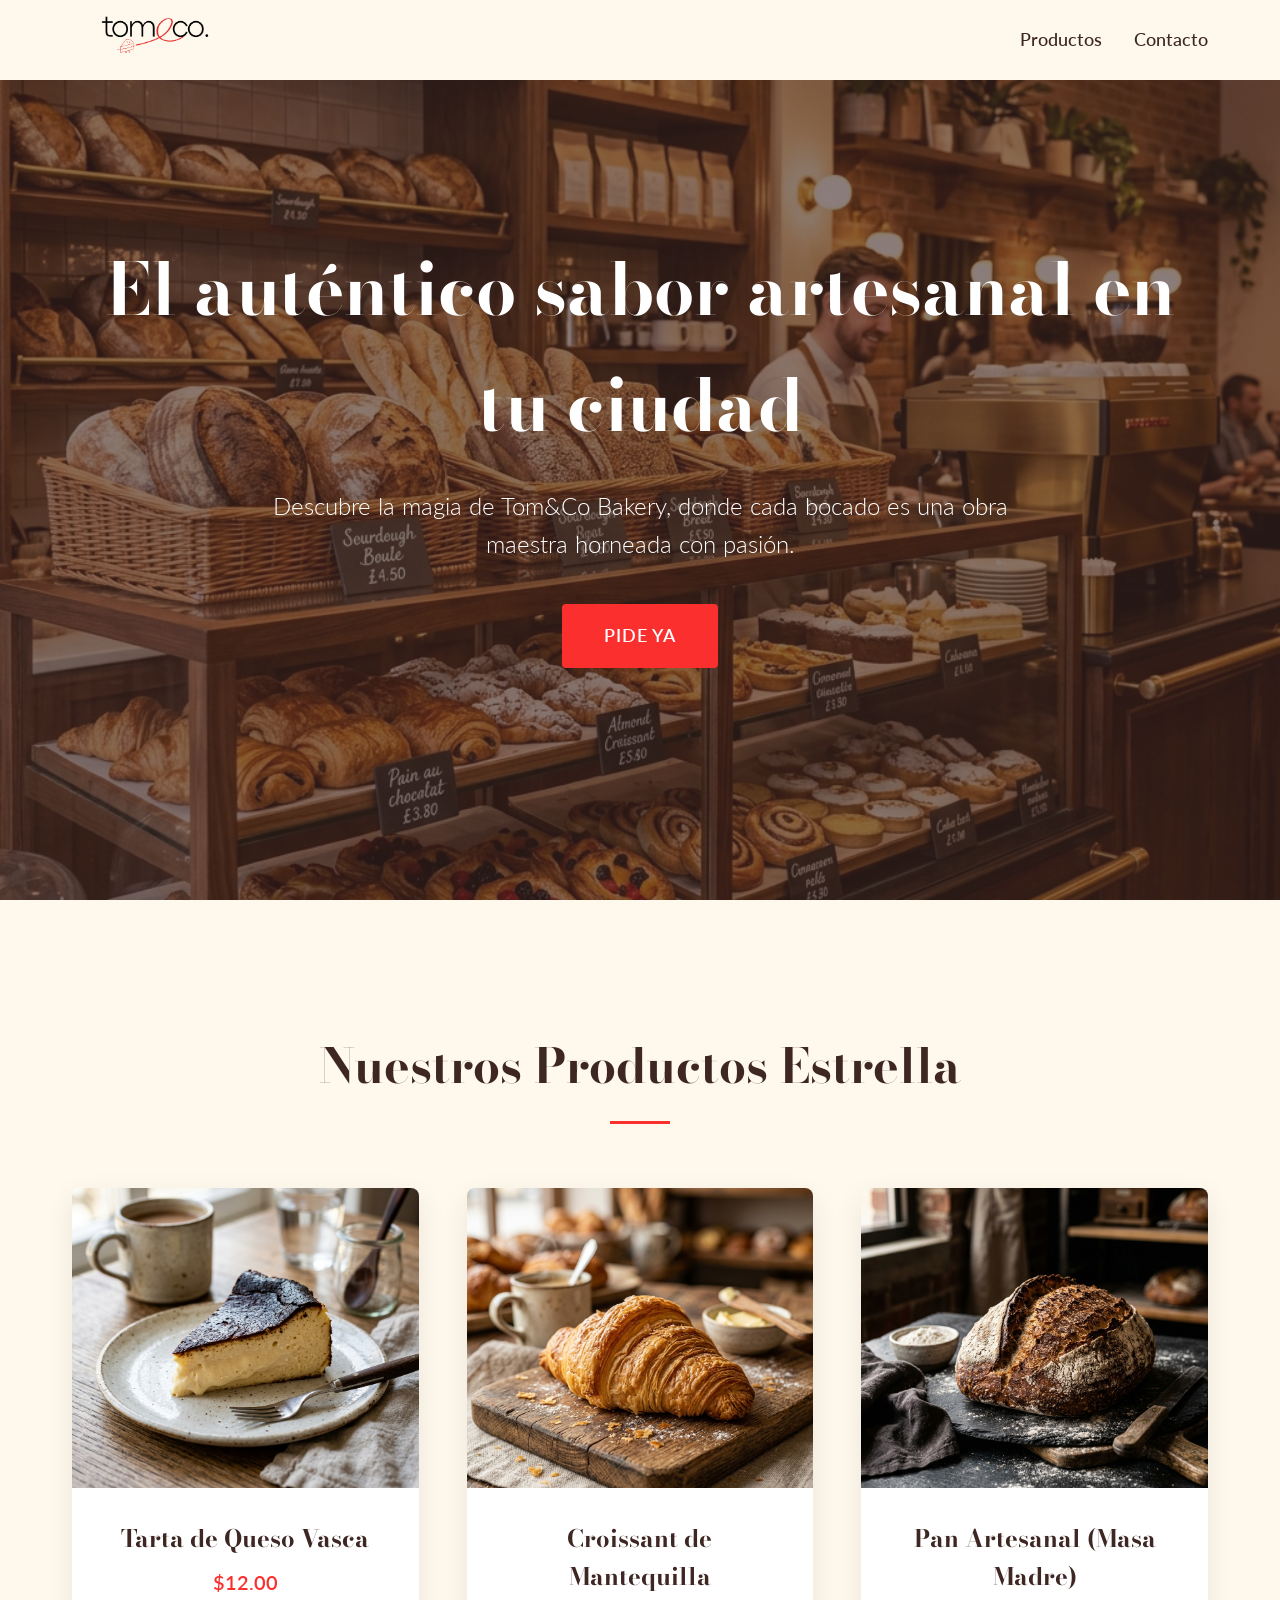
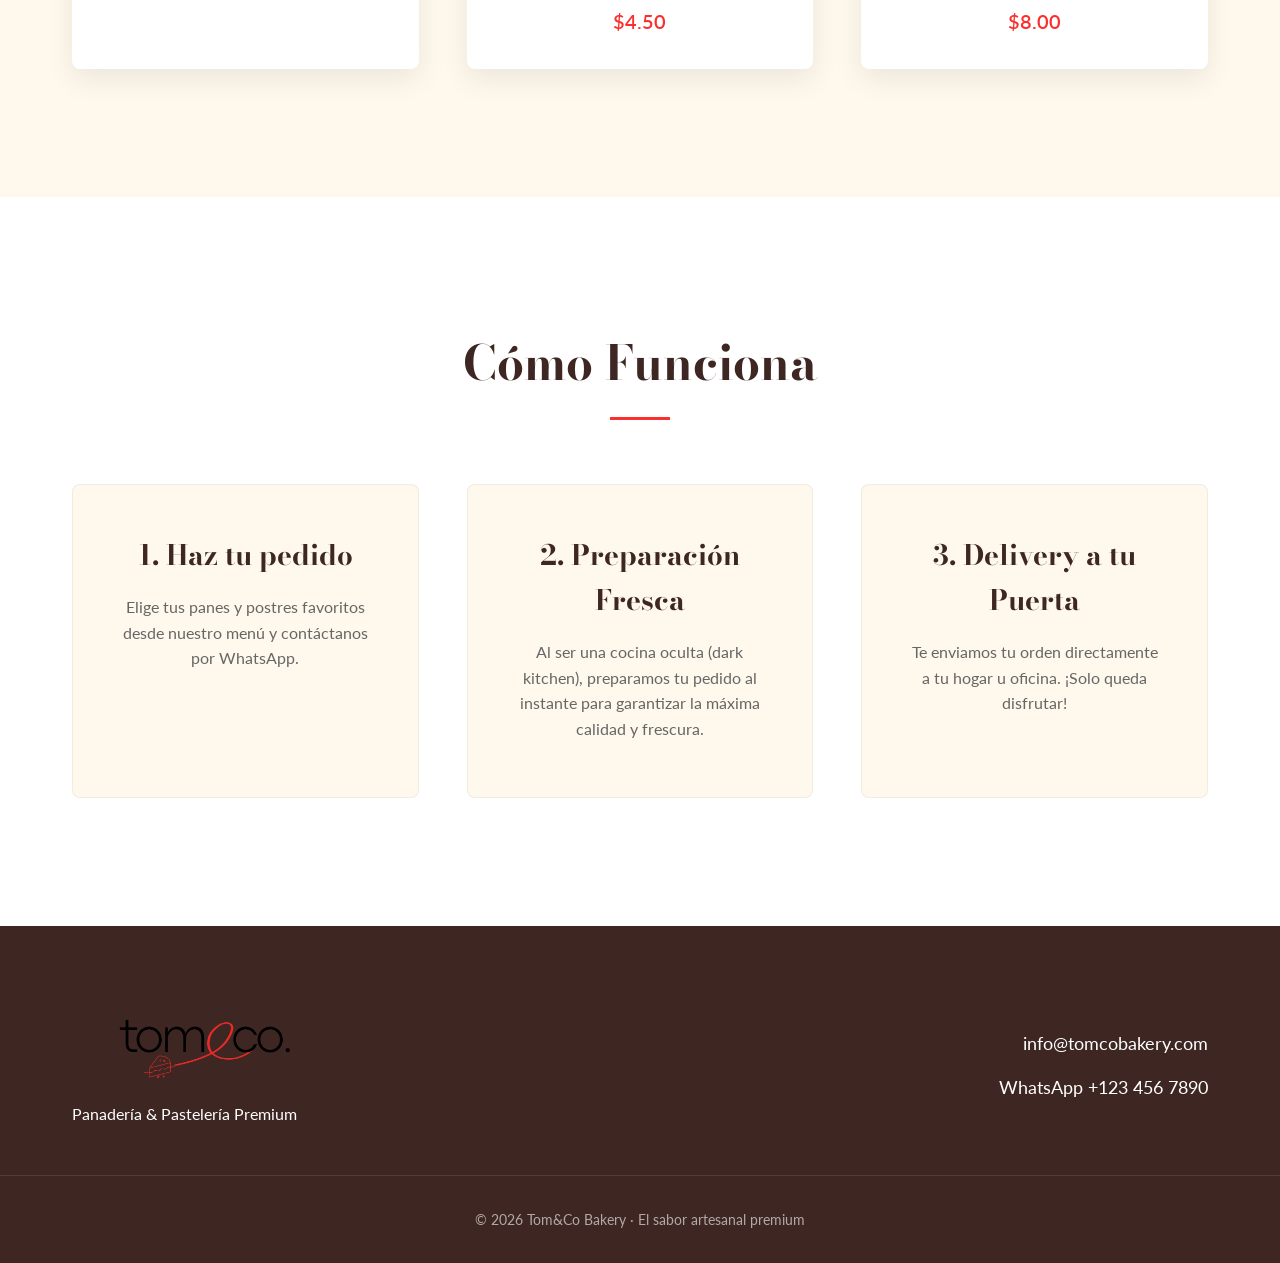
==== index.html @ 86326479 "Initial commit" ====
<!DOCTYPE html>
<html lang="es">

<head>
    <meta charset="UTF-8">
    <meta name="viewport" content="width=device-width, initial-scale=1.0">
    <title>Tom&Co Bakery - El sabor auténtico en cada bocado</title>
    <meta name="description"
        content="Tom&Co Bakery te trae la tradición de la panadería artesanal con los panes y postres más exclusivos y deliciosos. Vive una experiencia gourmet única.">
    <link rel="stylesheet" href="style.css">
    <link
        href="https://fonts.googleapis.com/css2?family=Bodoni+Moda:ital,opsz,wght@0,6..96,400..900;1,6..96,400..900&family=Lato:wght@300;400;700&display=swap"
        rel="stylesheet">
    <link rel="icon" type="image/jpeg" href="assets/TomcoLogo.jpg">
</head>

<body>
    <header class="navbar" id="navbar">
        <div class="container nav-container">
            <a href="#" class="logo"><img src="assets/TomCoLogoName.png" alt="Tom&Co Bakery" style="height: 50px;"></a>
            <nav class="nav-links">
                <a href="#productos">Productos</a>
                <a href="#contacto">Contacto</a>
            </nav>
            <button class="menu-toggle" id="menu-toggle" aria-label="Abrir menú">
                <span class="hamburger"></span>
            </button>
        </div>
    </header>

    <main>
        <section id="inicio" class="hero">
            <div class="hero-overlay"></div>
            <div class="hero-content container">
                <h1>El auténtico sabor artesanal en tu ciudad</h1>
                <p>Descubre la magia de Tom&Co Bakery, donde cada bocado es una obra maestra horneada con pasión.</p>
                <a href="#productos" class="btn btn-primary">PIDE YA</a>
            </div>
        </section>

        <section id="productos" class="products-section">
            <div class="container">
                <h2 class="section-title">Nuestros Productos Estrella</h2>
                <div class="products-grid">
                    <article class="product-card">
                        <div class="product-image">
                            <img src="assets/tarta.png" alt="Tarta de Queso Vasca" loading="lazy">
                        </div>
                        <div class="product-info">
                            <h3>Tarta de Queso Vasca</h3>
                            <p class="price">$12.00</p>
                        </div>
                    </article>
                    <article class="product-card">
                        <div class="product-image">
                            <img src="assets/croissant.png" alt="Croissant de Mantequilla" loading="lazy">
                        </div>
                        <div class="product-info">
                            <h3>Croissant de Mantequilla</h3>
                            <p class="price">$4.50</p>
                        </div>
                    </article>
                    <article class="product-card">
                        <div class="product-image">
                            <img src="assets/pan.png" alt="Pan Artesanal de Masa Madre" loading="lazy">
                        </div>
                        <div class="product-info">
                            <h3>Pan Artesanal (Masa Madre)</h3>
                            <p class="price">$8.00</p>
                        </div>
                    </article>
                </div>
            </div>
        </section>

        <section id="como-funciona" class="how-it-works-section">
            <div class="container">
                <h2 class="section-title">Cómo Funciona</h2>
                <div class="steps-grid">
                    <div class="step-card">
                        <h3>1. Haz tu pedido</h3>
                        <p>Elige tus panes y postres favoritos desde nuestro menú y contáctanos por WhatsApp.</p>
                    </div>
                    <div class="step-card">
                        <h3>2. Preparación Fresca</h3>
                        <p>Al ser una cocina oculta (dark kitchen), preparamos tu pedido al instante para garantizar la
                            máxima calidad y frescura.</p>
                    </div>
                    <div class="step-card">
                        <h3>3. Delivery a tu Puerta</h3>
                        <p>Te enviamos tu orden directamente a tu hogar u oficina. ¡Solo queda disfrutar!</p>
                    </div>
                </div>
            </div>
        </section>
    </main>

    <footer id="contacto" class="footer">
        <div class="container footer-content">
            <div class="footer-brand">
                <img src="assets/TomCoLogoName.png" alt="Tom&Co Bakery" style="height: 80px; margin-bottom: 0.5rem;">
                <p>Panadería & Pastelería Premium</p>
            </div>
            <div class="footer-contact">
                <a href="mailto:info@tomcobakery.com" class="contact-link">info@tomcobakery.com</a>
                <a href="#" class="contact-link">WhatsApp +123 456 7890</a>
            </div>
        </div>
        <div class="footer-bottom">
            <p>&copy; 2026 Tom&Co Bakery · El sabor artesanal premium</p>
        </div>
    </footer>

    <script src="main.js"></script>
</body>

</html>
---- style.css ----
/* Base Variables & Reset */
:root {
    --color-primary: #3E2723; /* Dark brown */
    --color-secondary: #FB302E; /* Red */
    --color-accent: #FEF9EC; /* Cream */
    --color-text: #4A4A4A;
    --color-text-light: #F5F5F5;
    --color-bg: #FEF9EC;
    --color-white: #FFFFFF;
    
    --font-heading: 'Bodoni Moda', serif;
    --font-body: 'Lato', sans-serif;
    
    --transition: all 0.3s cubic-bezier(0.25, 0.8, 0.25, 1);
}

* {
    margin: 0;
    padding: 0;
    box-sizing: border-box;
}

html {
    scroll-behavior: smooth;
}

body {
    font-family: var(--font-body);
    color: var(--color-text);
    background-color: var(--color-bg);
    line-height: 1.6;
}

.container {
    max-width: 1200px;
    margin: 0 auto;
    padding: 0 2rem;
}

h1, h2, h3, h4 {
    font-family: var(--font-heading);
    color: var(--color-primary);
}

/* Navbar */
.navbar {
    position: fixed;
    top: 0;
    width: 100%;
    z-index: 1000;
    transition: var(--transition);
    background: var(--color-bg); /* Clear pastel color */
    padding: 0.5rem 0;
}

.navbar.scrolled {
    background: var(--color-bg);
    box-shadow: 0 4px 20px rgba(0, 0, 0, 0.08);
    padding: 0.25rem 0;
}

.nav-container {
    display: flex;
    justify-content: space-between;
    align-items: center;
}

.logo {
    font-family: var(--font-heading);
    font-size: 2rem;
    font-weight: 700;
    color: var(--color-white);
    text-decoration: none;
    transition: var(--transition);
}

.navbar.scrolled .logo {
    color: var(--color-primary);
}

.nav-links {
    display: flex;
    gap: 2rem;
}

.nav-links a {
    text-decoration: none;
    color: var(--color-primary);
    font-weight: 500;
    font-size: 1.1rem;
    position: relative;
    transition: var(--transition);
}

.nav-links a::after {
    content: '';
    position: absolute;
    bottom: -4px;
    left: 0;
    width: 0;
    height: 2px;
    background-color: var(--color-secondary);
    transition: var(--transition);
}

.nav-links a:hover::after {
    width: 100%;
}

.menu-toggle {
    display: none;
    background: none;
    border: none;
    cursor: pointer;
}

.hamburger {
    display: block;
    width: 25px;
    height: 3px;
    background-color: var(--color-primary);
    position: relative;
    transition: var(--transition);
}

.hamburger::before,
.hamburger::after {
    content: '';
    position: absolute;
    width: 25px;
    height: 3px;
    background-color: inherit;
    left: 0;
    transition: var(--transition);
}

.hamburger::before { top: -8px; }
.hamburger::after { bottom: -8px; }

/* Hero Section */
.hero {
    position: relative;
    height: 100vh;
    display: flex;
    align-items: center;
    background: url('assets/hero.png') center/cover no-repeat;
    text-align: center;
}

.hero-overlay {
    position: absolute;
    top: 0;
    left: 0;
    width: 100%;
    height: 100%;
    background: rgba(62, 39, 35, 0.6);
}

.hero-content {
    position: relative;
    z-index: 1;
    color: var(--color-white);
}

.hero-content h1 {
    font-size: 4.5rem;
    color: var(--color-white);
    margin-bottom: 1.5rem;
    animation: fadeInUp 1s ease-out;
}

.hero-content p {
    font-size: 1.5rem;
    font-weight: 300;
    margin-bottom: 2.5rem;
    max-width: 800px;
    margin-left: auto;
    margin-right: auto;
    animation: fadeInUp 1s ease-out 0.2s backwards;
}

.btn {
    display: inline-block;
    padding: 1rem 2.5rem;
    font-size: 1.1rem;
    font-weight: 600;
    text-decoration: none;
    text-transform: uppercase;
    letter-spacing: 1px;
    border-radius: 4px;
    transition: var(--transition);
    cursor: pointer;
}

.btn-primary {
    background-color: var(--color-secondary);
    color: var(--color-white);
    border: 2px solid var(--color-secondary);
    animation: fadeInUp 1s ease-out 0.4s backwards;
}

.btn-primary:hover {
    background-color: transparent;
    color: var(--color-secondary);
}

/* Sections Global */
.section-title {
    text-align: center;
    font-size: 3rem;
    margin-bottom: 4rem;
    position: relative;
}

.section-title::after {
    content: '';
    display: block;
    width: 60px;
    height: 3px;
    background-color: var(--color-secondary);
    margin: 1rem auto 0;
}

/* Products Section */
.products-section {
    padding: 8rem 0;
    background-color: var(--color-accent);
}

.products-grid {
    display: grid;
    grid-template-columns: repeat(auto-fit, minmax(300px, 1fr));
    gap: 3rem;
}

.product-card {
    background: var(--color-white);
    border-radius: 8px;
    overflow: hidden;
    box-shadow: 0 10px 30px rgba(0,0,0,0.08);
    transition: var(--transition);
    cursor: pointer;
}

.product-card:hover {
    transform: translateY(-10px);
    box-shadow: 0 15px 40px rgba(0,0,0,0.12);
}

.product-image {
    width: 100%;
    height: 300px;
    overflow: hidden;
}

.product-image img {
    width: 100%;
    height: 100%;
    object-fit: cover;
    transition: transform 0.5s ease;
}

.product-card:hover .product-image img {
    transform: scale(1.05);
}

.product-info {
    padding: 2rem;
    text-align: center;
}

.product-info h3 {
    font-size: 1.5rem;
    margin-bottom: 0.5rem;
}

.price {
    color: var(--color-secondary);
    font-size: 1.25rem;
    font-weight: 600;
}

/* How It Works Section */
.how-it-works-section {
    padding: 8rem 0;
    background-color: var(--color-white);
}

.steps-grid {
    display: grid;
    grid-template-columns: repeat(auto-fit, minmax(300px, 1fr));
    gap: 3rem;
    justify-content: center;
}

.step-card {
    text-align: center;
    padding: 3rem;
    background: var(--color-bg);
    border-radius: 8px;
    border: 1px solid rgba(0,0,0,0.05);
    transition: var(--transition);
}

.step-card:hover {
    background: var(--color-accent);
}

.step-card h3 {
    font-size: 1.75rem;
    margin-bottom: 1rem;
}

.step-card p {
    margin-bottom: 0.5rem;
    color: #666;
}

/* Footer */
.footer {
    background-color: var(--color-primary);
    color: var(--color-white);
    padding: 5rem 0 2rem;
}

.footer-content {
    display: flex;
    justify-content: space-between;
    align-items: center;
    flex-wrap: wrap;
    gap: 2rem;
    margin-bottom: 3rem;
}

.footer-brand h2 {
    color: var(--color-secondary);
    font-size: 2.5rem;
    margin-bottom: 0.5rem;
}

.footer-contact {
    display: flex;
    flex-direction: column;
    gap: 1rem;
    text-align: right;
}

.contact-link {
    color: var(--color-white);
    text-decoration: none;
    font-size: 1.1rem;
    transition: var(--transition);
}

.contact-link:hover {
    color: var(--color-secondary);
}

.footer-bottom {
    text-align: center;
    padding-top: 2rem;
    border-top: 1px solid rgba(255,255,255,0.1);
    font-size: 0.9rem;
    color: rgba(255,255,255,0.6);
}

/* Animations */
@keyframes fadeInUp {
    from {
        opacity: 0;
        transform: translateY(30px);
    }
    to {
        opacity: 1;
        transform: translateY(0);
    }
}

/* Responsive */
@media (max-width: 768px) {
    .nav-links {
        position: absolute;
        top: 100%;
        left: 0;
        width: 100%;
        background-color: var(--color-white);
        flex-direction: column;
        align-items: center;
        padding: 2rem 0;
        box-shadow: 0 10px 20px rgba(0,0,0,0.1);
        clip-path: circle(0 at top right);
        transition: clip-path 0.5s ease-in-out;
    }

    .nav-links.active {
        clip-path: circle(150% at top right);
    }

    .nav-links a {
        color: var(--color-primary);
        font-size: 1.25rem;
    }
    
    .navbar:not(.scrolled) .nav-links a {
        color: var(--color-primary);
    }

    .menu-toggle {
        display: block;
    }

    .hero-content h1 {
        font-size: 3rem;
    }

    .hero-content p {
        font-size: 1.2rem;
    }
    
    .footer-content {
        flex-direction: column;
        text-align: center;
    }
    
    .footer-contact {
        text-align: center;
    }
}
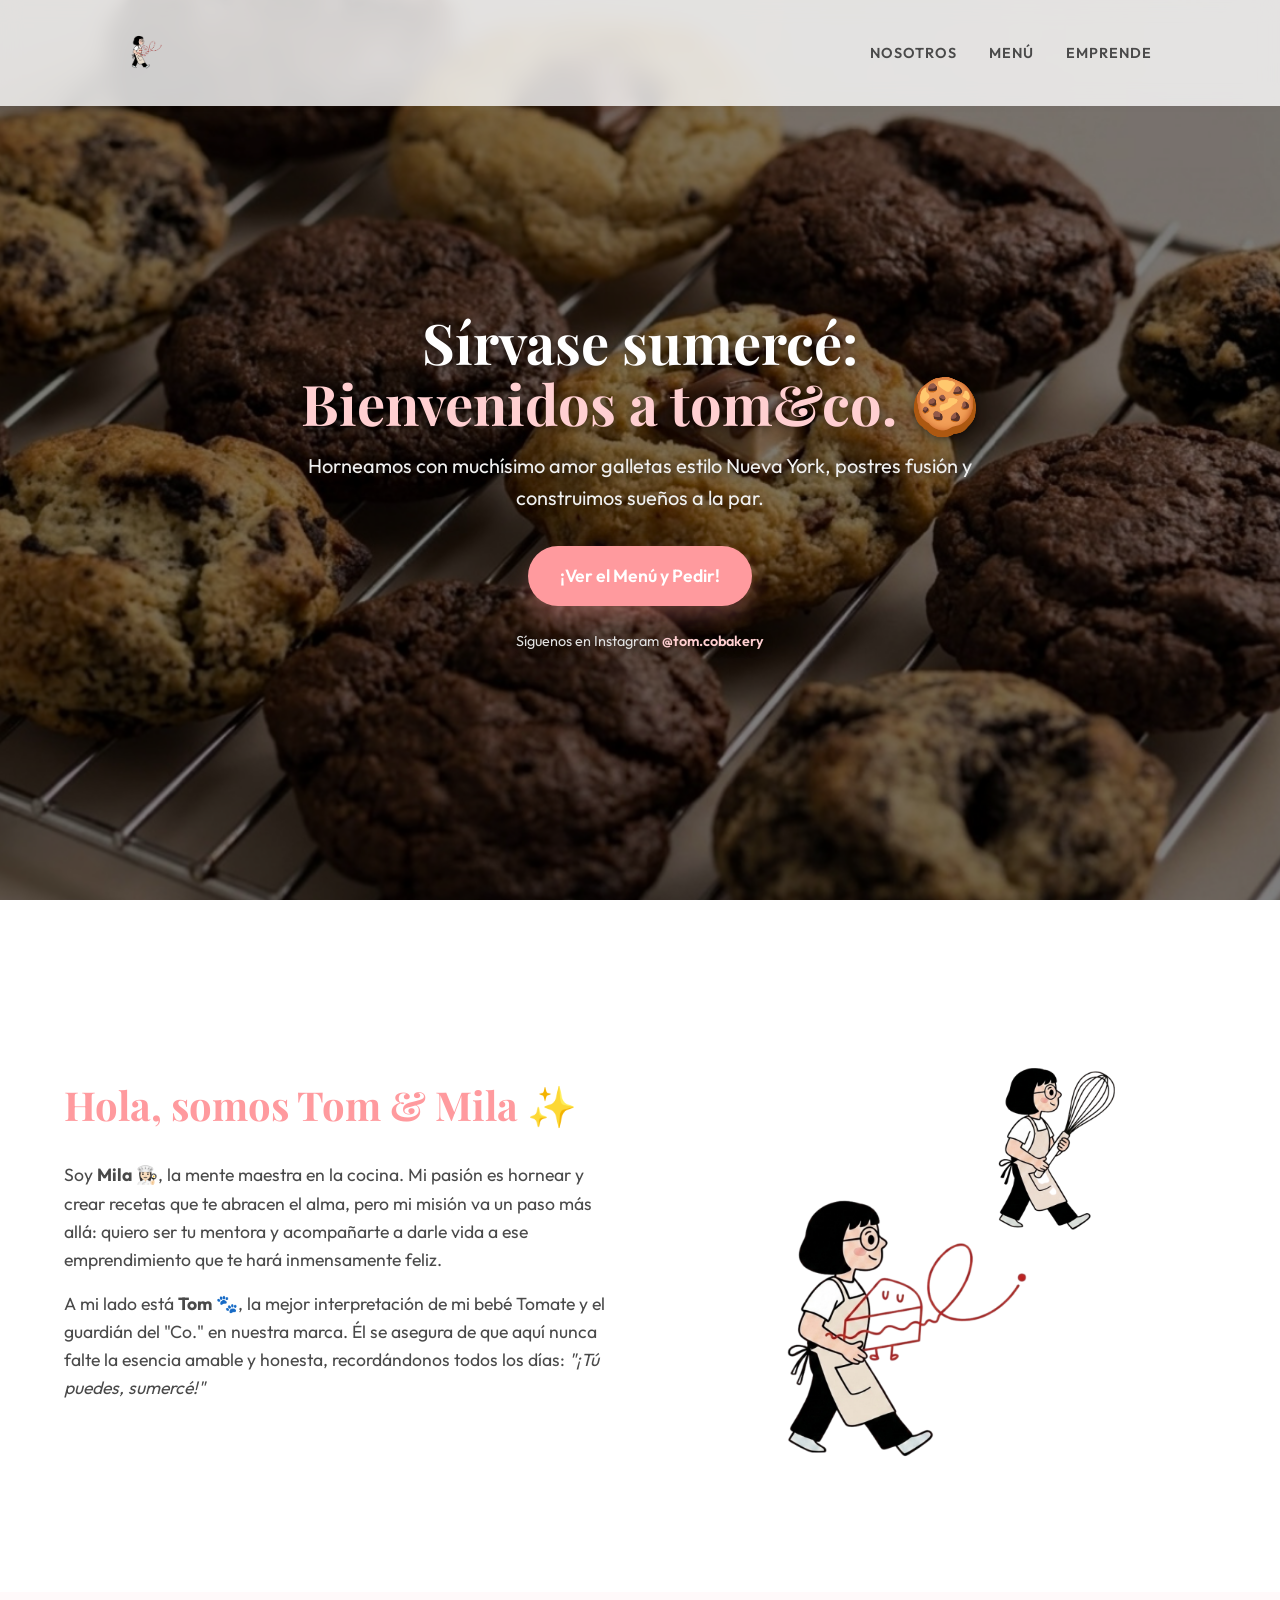
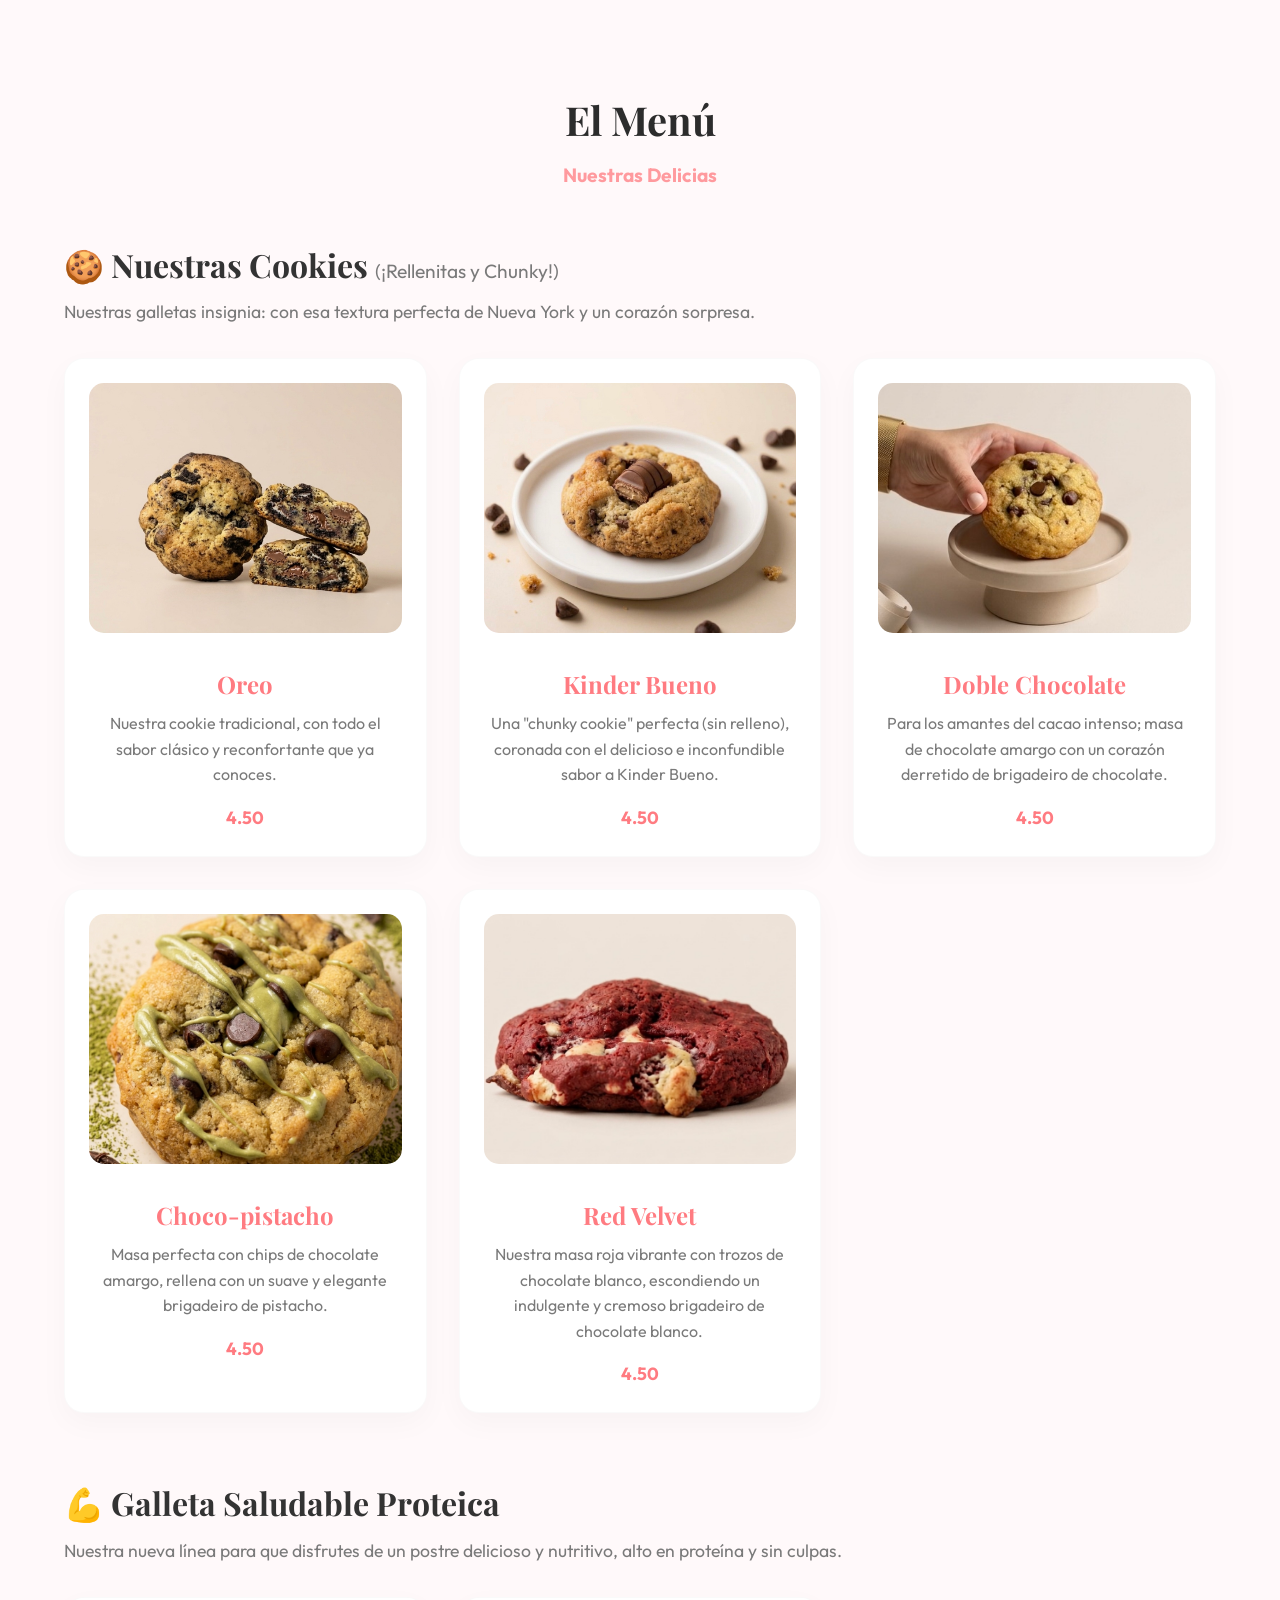
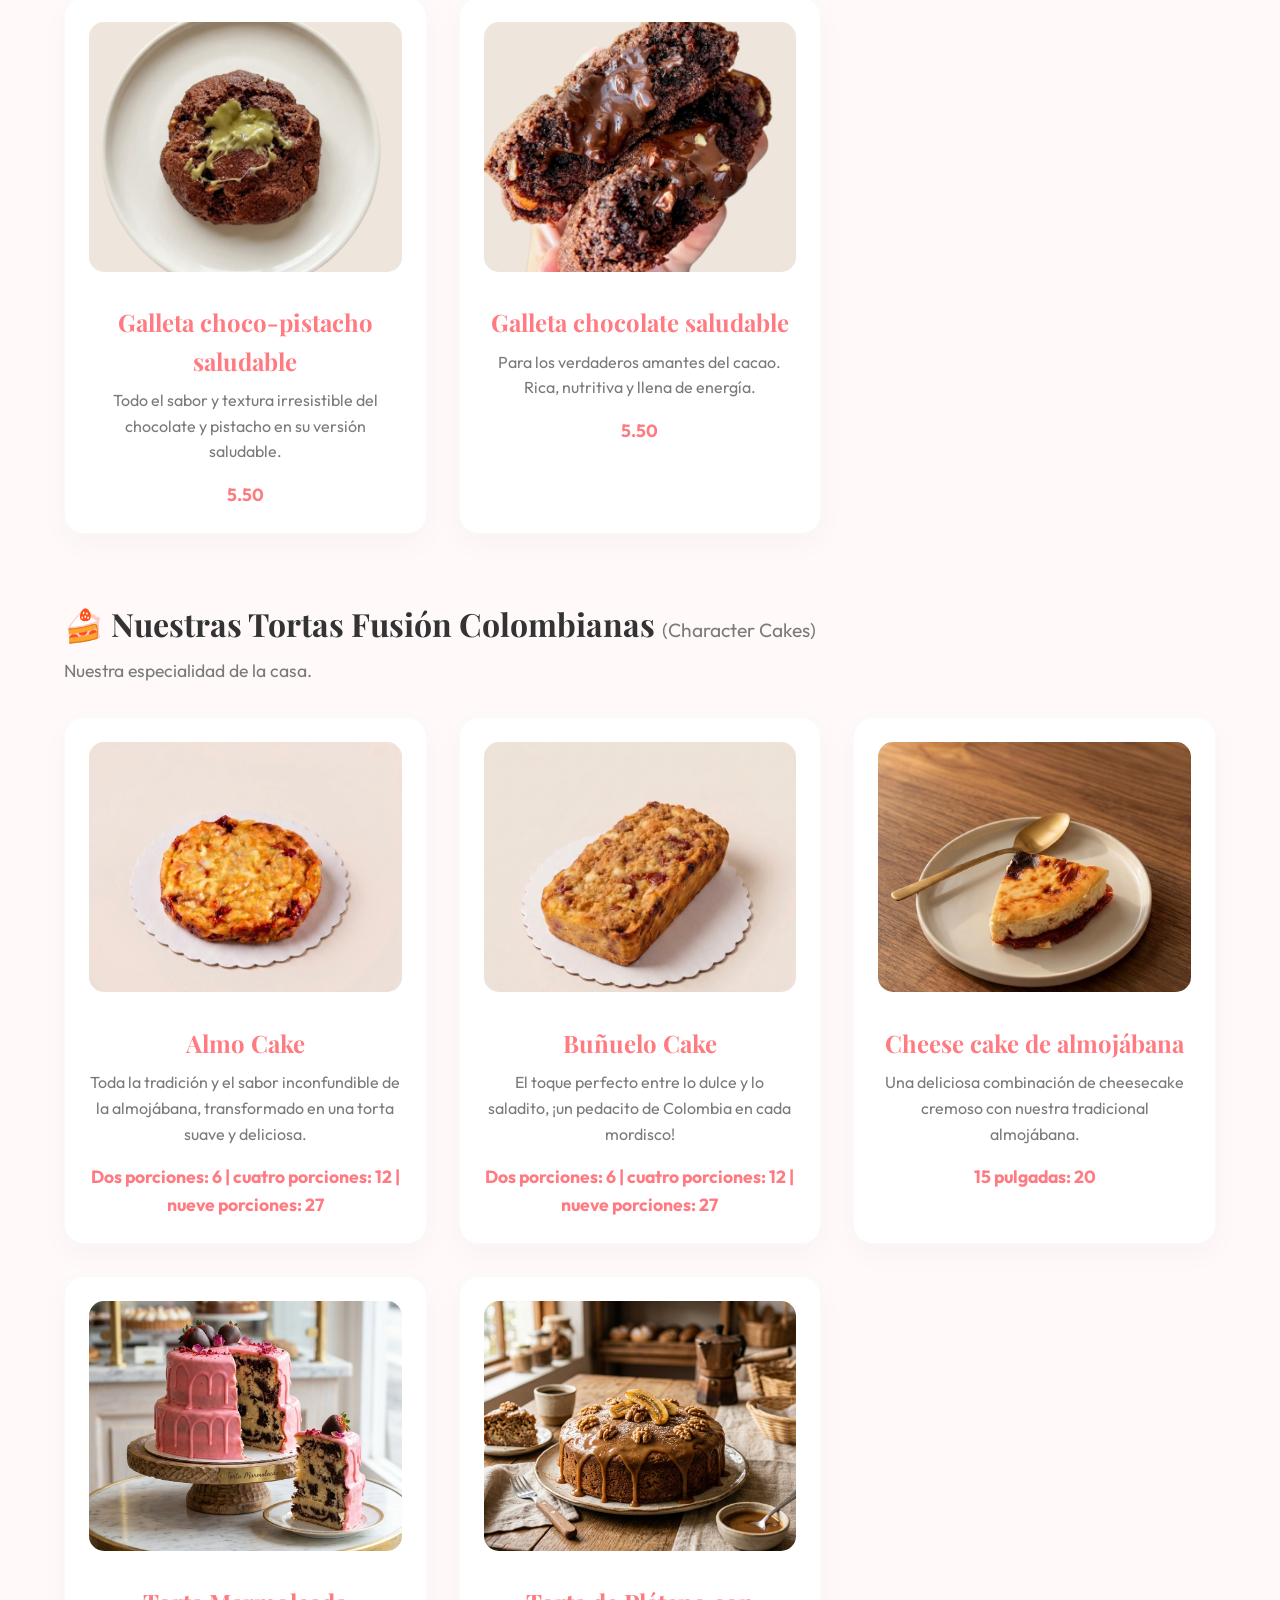
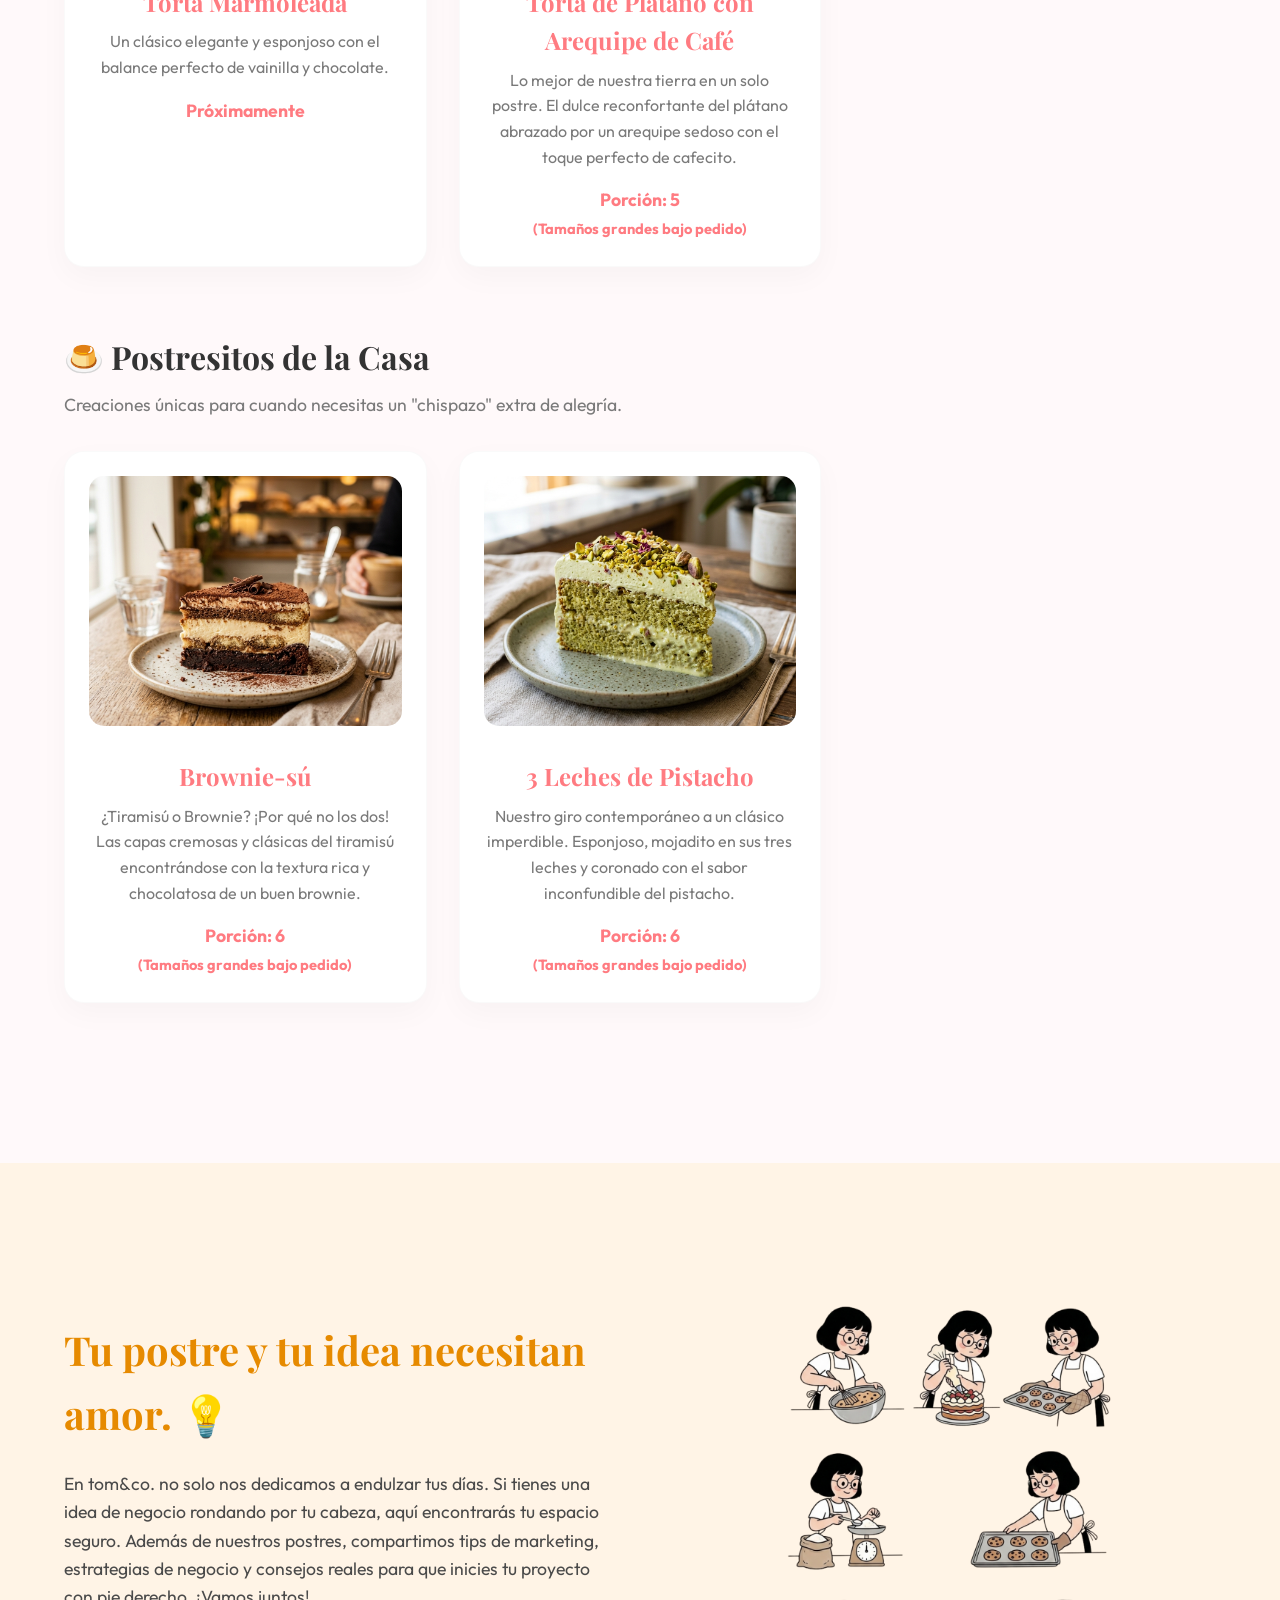
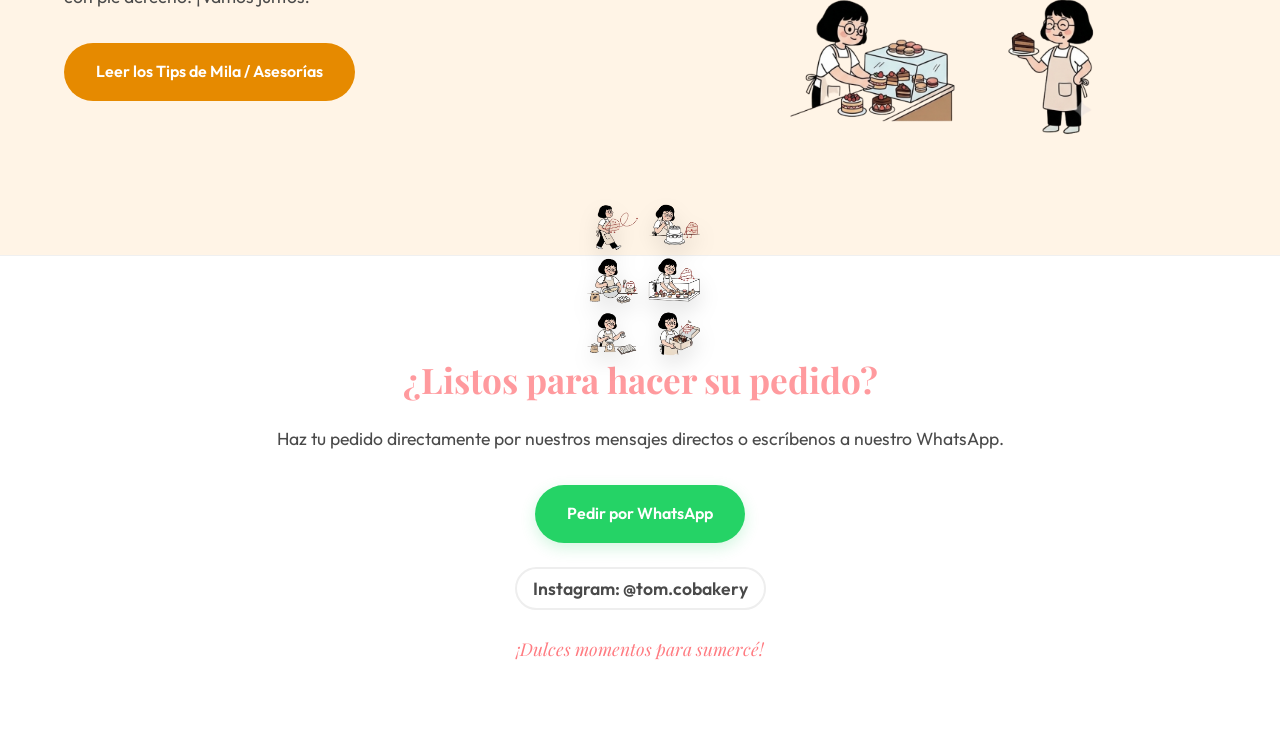
==== commit c5e70861: "second version" ====
--- a/index.html
+++ b/index.html
@@ -1,117 +1,190 @@
 <!DOCTYPE html>
 <html lang="es">
-
 <head>
     <meta charset="UTF-8">
     <meta name="viewport" content="width=device-width, initial-scale=1.0">
-    <title>Tom&Co Bakery - El sabor auténtico en cada bocado</title>
-    <meta name="description"
-        content="Tom&Co Bakery te trae la tradición de la panadería artesanal con los panes y postres más exclusivos y deliciosos. Vive una experiencia gourmet única.">
+    <title>tom&co. | Bienvenidos</title>
+    <meta name="description" content="Horneamos con muchísimo amor galletas estilo Nueva York, postres fusión y construimos sueños a la par.">
     <link rel="stylesheet" href="style.css">
-    <link
-        href="https://fonts.googleapis.com/css2?family=Bodoni+Moda:ital,opsz,wght@0,6..96,400..900;1,6..96,400..900&family=Lato:wght@300;400;700&display=swap"
-        rel="stylesheet">
-    <link rel="icon" type="image/jpeg" href="assets/TomcoLogo.jpg">
+    <link href="https://fonts.googleapis.com/css2?family=Outfit:wght@300;400;500;700&family=Playfair+Display:ital,wght@0,600;1,600&display=swap" rel="stylesheet">
+    <link rel="icon" type="image/png" href="assets/top_logo.png">
 </head>
-
 <body>
-    <header class="navbar" id="navbar">
-        <div class="container nav-container">
-            <a href="#" class="logo"><img src="assets/TomCoLogoName.png" alt="Tom&Co Bakery" style="height: 50px;"></a>
-            <nav class="nav-links">
-                <a href="#productos">Productos</a>
-                <a href="#contacto">Contacto</a>
-            </nav>
-            <button class="menu-toggle" id="menu-toggle" aria-label="Abrir menú">
-                <span class="hamburger"></span>
-            </button>
+    <header class="hero">
+        <nav class="navbar">
+            <div class="logo">
+                <img src="assets/isotipo.png" alt="tom&co. logo">
+            </div>
+            <ul class="nav-links">
+                <li><a href="#about">Nosotros</a></li>
+                <li><a href="#menu">Menú</a></li>
+                <li><a href="#mentor">Emprende</a></li>
+            </ul>
+        </nav>
+        <div class="hero-background">
+            <img src="assets/tom&co.png" alt="Tom & Co Bakery Background" class="hero-bg-img">
+        </div>
+        <div class="hero-content">
+            <h1>Sírvase sumercé:<br><span>Bienvenidos a tom&co. 🍪</span></h1>
+            <p class="subtitle">Horneamos con muchísimo amor galletas estilo Nueva York, postres fusión y construimos sueños a la par.</p>
+            <a href="#menu" class="btn-primary">¡Ver el Menú y Pedir!</a>
+            <p class="small-text">Síguenos en Instagram <a href="https://instagram.com/tom.cobakery" target="_blank">@tom.cobakery</a></p>
         </div>
     </header>
+    <section id="about" class="about-section">
+        <div class="about-grid">
+            <div class="about-text">
+                <h2>Hola, somos Tom & Mila ✨</h2>
+                <p>Soy <strong>Mila</strong> 👩🏻‍🍳, la mente maestra en la cocina. Mi pasión es hornear y crear recetas que te abracen el alma, pero mi misión va un paso más allá: quiero ser tu mentora y acompañarte a darle vida a ese emprendimiento que te hará inmensamente feliz.</p>
+                <p>A mi lado está <strong>Tom</strong> 🐾, la mejor interpretación de mi bebé Tomate y el guardián del "Co." en nuestra marca. Él se asegura de que aquí nunca falte la esencia amable y honesta, recordándonos todos los días: <em>"¡Tú puedes, sumercé!"</em></p>
+            </div>
+            <div class="about-illustrations">
+                <img src="assets/about_us_mila_illustration.png" alt="Mila Ilustración" class="floating-img">
+            </div>
+        </div>
+    </section>
 
-    <main>
-        <section id="inicio" class="hero">
-            <div class="hero-overlay"></div>
-            <div class="hero-content container">
-                <h1>El auténtico sabor artesanal en tu ciudad</h1>
-                <p>Descubre la magia de Tom&Co Bakery, donde cada bocado es una obra maestra horneada con pasión.</p>
-                <a href="#productos" class="btn btn-primary">PIDE YA</a>
-            </div>
-        </section>
-
-        <section id="productos" class="products-section">
-            <div class="container">
-                <h2 class="section-title">Nuestros Productos Estrella</h2>
-                <div class="products-grid">
-                    <article class="product-card">
-                        <div class="product-image">
-                            <img src="assets/tarta.png" alt="Tarta de Queso Vasca" loading="lazy">
-                        </div>
-                        <div class="product-info">
-                            <h3>Tarta de Queso Vasca</h3>
-                            <p class="price">$12.00</p>
-                        </div>
-                    </article>
-                    <article class="product-card">
-                        <div class="product-image">
-                            <img src="assets/croissant.png" alt="Croissant de Mantequilla" loading="lazy">
-                        </div>
-                        <div class="product-info">
-                            <h3>Croissant de Mantequilla</h3>
-                            <p class="price">$4.50</p>
-                        </div>
-                    </article>
-                    <article class="product-card">
-                        <div class="product-image">
-                            <img src="assets/pan.png" alt="Pan Artesanal de Masa Madre" loading="lazy">
-                        </div>
-                        <div class="product-info">
-                            <h3>Pan Artesanal (Masa Madre)</h3>
-                            <p class="price">$8.00</p>
-                        </div>
-                    </article>
+    <section id="menu" class="menu-section">
+        <h2 class="section-title">El Menú <span>Nuestras Delicias</span></h2>
+        
+        <div class="menu-category">
+            <h3>🍪 Nuestras Cookies <span>(¡Rellenitas y Chunky!)</span></h3>
+            <p class="category-desc">Nuestras galletas insignia: con esa textura perfecta de Nueva York y un corazón sorpresa.</p>
+            <div class="menu-grid">
+                <div class="menu-item">
+                    <img src="assets/menu_cookie_oreo.jpeg" alt="Oreo">
+                    <h4>Oreo</h4>
+                    <p>Nuestra cookie tradicional, con todo el sabor clásico y reconfortante que ya conoces.</p>
+                    <p class="price"><strong>4.50</strong></p>
+                </div>
+                <div class="menu-item">
+                    <img src="assets/menu_cookie_kinder_bueno.jpeg" alt="Kinder Bueno">
+                    <h4>Kinder Bueno</h4>
+                    <p>Una "chunky cookie" perfecta (sin relleno), coronada con el delicioso e inconfundible sabor a Kinder Bueno.</p>
+                    <p class="price"><strong>4.50</strong></p>
+                </div>
+                <div class="menu-item">
+                    <img src="assets/menu_cookie_doble_chocolate.jpeg" alt="Doble Chocolate">
+                    <h4>Doble Chocolate</h4>
+                    <p>Para los amantes del cacao intenso; masa de chocolate amargo con un corazón derretido de brigadeiro de chocolate.</p>
+                    <p class="price"><strong>4.50</strong></p>
+                </div>
+                <div class="menu-item">
+                    <img src="assets/menu_cookie_choco_pistacho.png" alt="Choco-pistacho">
+                    <h4>Choco-pistacho</h4>
+                    <p>Masa perfecta con chips de chocolate amargo, rellena con un suave y elegante brigadeiro de pistacho.</p>
+                    <p class="price"><strong>4.50</strong></p>
+                </div>
+                <div class="menu-item">
+                    <img src="assets/menu_cookie_red_velvet.jpg" alt="Red Velvet">
+                    <h4>Red Velvet</h4>
+                    <p>Nuestra masa roja vibrante con trozos de chocolate blanco, escondiendo un indulgente y cremoso brigadeiro de chocolate blanco.</p>
+                    <p class="price"><strong>4.50</strong></p>
                 </div>
             </div>
-        </section>
+        </div>
 
-        <section id="como-funciona" class="how-it-works-section">
-            <div class="container">
-                <h2 class="section-title">Cómo Funciona</h2>
-                <div class="steps-grid">
-                    <div class="step-card">
-                        <h3>1. Haz tu pedido</h3>
-                        <p>Elige tus panes y postres favoritos desde nuestro menú y contáctanos por WhatsApp.</p>
-                    </div>
-                    <div class="step-card">
-                        <h3>2. Preparación Fresca</h3>
-                        <p>Al ser una cocina oculta (dark kitchen), preparamos tu pedido al instante para garantizar la
-                            máxima calidad y frescura.</p>
-                    </div>
-                    <div class="step-card">
-                        <h3>3. Delivery a tu Puerta</h3>
-                        <p>Te enviamos tu orden directamente a tu hogar u oficina. ¡Solo queda disfrutar!</p>
-                    </div>
+        <div class="menu-category">
+            <h3>💪 Galleta Saludable Proteica</h3>
+            <p class="category-desc">Nuestra nueva línea para que disfrutes de un postre delicioso y nutritivo, alto en proteína y sin culpas.</p>
+            <div class="menu-grid">
+                <div class="menu-item">
+                    <img src="assets/choco-pistacho.png" alt="Galleta choco-pistacho saludable">
+                    <h4>Galleta choco-pistacho saludable</h4>
+                    <p>Todo el sabor y textura irresistible del chocolate y pistacho en su versión saludable.</p>
+                    <p class="price"><strong>5.50</strong></p>
+                </div>
+                <div class="menu-item">
+                    <img src="assets/chocolate.png" alt="Galleta chocolate saludable">
+                    <h4>Galleta chocolate saludable</h4>
+                    <p>Para los verdaderos amantes del cacao. Rica, nutritiva y llena de energía.</p>
+                    <p class="price"><strong>5.50</strong></p>
                 </div>
             </div>
-        </section>
-    </main>
+        </div>
 
-    <footer id="contacto" class="footer">
-        <div class="container footer-content">
-            <div class="footer-brand">
-                <img src="assets/TomCoLogoName.png" alt="Tom&Co Bakery" style="height: 80px; margin-bottom: 0.5rem;">
-                <p>Panadería & Pastelería Premium</p>
-            </div>
-            <div class="footer-contact">
-                <a href="mailto:info@tomcobakery.com" class="contact-link">info@tomcobakery.com</a>
-                <a href="#" class="contact-link">WhatsApp +123 456 7890</a>
+        <div class="menu-category">
+            <h3>🍰 Nuestras Tortas Fusión Colombianas <span>(Character Cakes)</span></h3>
+            <p class="category-desc">Nuestra especialidad de la casa.</p>
+            <div class="menu-grid">
+                <div class="menu-item">
+                    <img src="assets/menu_torta_almo_cake.jpeg" alt="Almo Cake">
+                    <h4>Almo Cake</h4>
+                    <p>Toda la tradición y el sabor inconfundible de la almojábana, transformado en una torta suave y deliciosa.</p>
+                    <p class="price"><strong>Dos porciones: 6 | cuatro porciones: 12 | nueve porciones: 27</strong></p>
+                </div>
+                <div class="menu-item">
+                    <img src="assets/menu_torta_bunuelo_cake.jpeg" alt="Buñuelo Cake">
+                    <h4>Buñuelo Cake</h4>
+                    <p>El toque perfecto entre lo dulce y lo saladito, ¡un pedacito de Colombia en cada mordisco!</p>
+                    <p class="price"><strong>Dos porciones: 6 | cuatro porciones: 12 | nueve porciones: 27</strong></p>
+                </div>
+                <div class="menu-item">
+                    <img src="assets/menu_torta_cheesecake_almojabana.jpeg" alt="Cheese cake de almojábana">
+                    <h4>Cheese cake de almojábana</h4>
+                    <p>Una deliciosa combinación de cheesecake cremoso con nuestra tradicional almojábana.</p>
+                    <p class="price"><strong>15 pulgadas: 20</strong></p>
+                </div>
+                <div class="menu-item">
+                    <img src="assets/menu_torta_marmoleada.png" alt="Torta Marmoleada">
+                    <h4>Torta Marmoleada</h4>
+                    <p>Un clásico elegante y esponjoso con el balance perfecto de vainilla y chocolate.</p>
+                    <p class="price"><strong>Próximamente</strong></p>
+                </div>
+                <div class="menu-item">
+                    <img src="assets/menu_torta_platano_arequipe.png" alt="Torta de Plátano con Arequipe de Café">
+                    <h4>Torta de Plátano con Arequipe de Café</h4>
+                    <p>Lo mejor de nuestra tierra en un solo postre. El dulce reconfortante del plátano abrazado por un arequipe sedoso con el toque perfecto de cafecito.</p>
+                    <p class="price"><strong>Porción: 5 <br><small>(Tamaños grandes bajo pedido)</small></strong></p>
+                </div>
             </div>
         </div>
-        <div class="footer-bottom">
-            <p>&copy; 2026 Tom&Co Bakery · El sabor artesanal premium</p>
+
+        <div class="menu-category">
+            <h3>🍮 Postresitos de la Casa</h3>
+            <p class="category-desc">Creaciones únicas para cuando necesitas un "chispazo" extra de alegría.</p>
+            <div class="menu-grid">
+                <div class="menu-item">
+                    <img src="assets/menu_postre_brownie_su.png" alt="Brownie-sú">
+                    <h4>Brownie-sú</h4>
+                    <p>¿Tiramisú o Brownie? ¡Por qué no los dos! Las capas cremosas y clásicas del tiramisú encontrándose con la textura rica y chocolatosa de un buen brownie.</p>
+                    <p class="price"><strong>Porción: 6 <br><small>(Tamaños grandes bajo pedido)</small></strong></p>
+                </div>
+                <div class="menu-item">
+                    <img src="assets/menu_postre_tres_leches_pistacho.png" alt="3 Leches de Pistacho">
+                    <h4>3 Leches de Pistacho</h4>
+                    <p>Nuestro giro contemporáneo a un clásico imperdible. Esponjoso, mojadito en sus tres leches y coronado con el sabor inconfundible del pistacho.</p>
+                    <p class="price"><strong>Porción: 6 <br><small>(Tamaños grandes bajo pedido)</small></strong></p>
+                </div>
+            </div>
+        </div>
+    </section>
+
+    <section id="mentor" class="mentor-section">
+        <div class="mentor-grid">
+            <div class="mentor-img">
+                <img src="assets/mentor_cofrecito_illustration.png" alt="Cofrecito de Confianza">
+            </div>
+            <div class="mentor-text">
+                <h2>Tu postre y tu idea necesitan amor. 💡</h2>
+                <p>En tom&co. no solo nos dedicamos a endulzar tus días. Si tienes una idea de negocio rondando por tu cabeza, aquí encontrarás tu espacio seguro. Además de nuestros postres, compartimos tips de marketing, estrategias de negocio y consejos reales para que inicies tu proyecto con pie derecho. ¡Vamos juntos!</p>
+                <a href="#mentor" class="btn-secondary">Leer los Tips de Mila / Asesorías</a>
+            </div>
+        </div>
+    </section>
+
+    <footer class="footer">
+        <div class="footer-content">
+            <img src="assets/footer_mila_illustration.png" alt="Mila" class="footer-illustration">
+            <h2>¿Listos para hacer su pedido?</h2>
+            <p>Haz tu pedido directamente por nuestros mensajes directos o escríbenos a nuestro WhatsApp.</p>
+            <a href="https://wa.me/50762689206" class="btn-whatsapp">Pedir por WhatsApp</a>
+            <div class="socials">
+                <a href="https://instagram.com/tom.cobakery" target="_blank">Instagram: @tom.cobakery</a>
+            </div>
+            <p class="closing">¡Dulces momentos para sumercé!</p>
         </div>
     </footer>
 
-    <script src="main.js"></script>
 </body>
-
 </html>
--- a/style.css
+++ b/style.css
@@ -1,17 +1,12 @@
-/* Base Variables & Reset */
 :root {
-    --color-primary: #3E2723; /* Dark brown */
-    --color-secondary: #FB302E; /* Red */
-    --color-accent: #FEF9EC; /* Cream */
-    --color-text: #4A4A4A;
-    --color-text-light: #F5F5F5;
-    --color-bg: #FEF9EC;
-    --color-white: #FFFFFF;
-    
-    --font-heading: 'Bodoni Moda', serif;
-    --font-body: 'Lato', sans-serif;
-    
-    --transition: all 0.3s cubic-bezier(0.25, 0.8, 0.25, 1);
+    --primary-color: #ff9a9e;
+    --primary-dark: #ff7b81;
+    --secondary-color: #fecfef;
+    --bg-color: #fff9fa;
+    --text-color: #4a4a4a;
+    --text-light: #7a7a7a;
+    --card-bg: #ffffff;
+    --accent: #ffcc70;
 }
 
 * {
@@ -25,404 +20,467 @@
 }
 
 body {
-    font-family: var(--font-body);
-    color: var(--color-text);
-    background-color: var(--color-bg);
+    font-family: 'Cinnamon', 'Outfit', sans-serif;
+    background-color: var(--bg-color);
+    color: var(--text-color);
     line-height: 1.6;
-}
-
-.container {
-    max-width: 1200px;
-    margin: 0 auto;
-    padding: 0 2rem;
+    overflow-x: hidden;
 }
 
 h1, h2, h3, h4 {
-    font-family: var(--font-heading);
-    color: var(--color-primary);
+    font-family: 'Robin', 'Playfair Display', serif;
+    color: #2c2c2c;
 }
 
 /* Navbar */
 .navbar {
-    position: fixed;
-    top: 0;
-    width: 100%;
-    z-index: 1000;
-    transition: var(--transition);
-    background: var(--color-bg); /* Clear pastel color */
-    padding: 0.5rem 0;
-}
-
-.navbar.scrolled {
-    background: var(--color-bg);
-    box-shadow: 0 4px 20px rgba(0, 0, 0, 0.08);
-    padding: 0.25rem 0;
-}
-
-.nav-container {
     display: flex;
     justify-content: space-between;
     align-items: center;
-}
-
-.logo {
-    font-family: var(--font-heading);
-    font-size: 2rem;
-    font-weight: 700;
-    color: var(--color-white);
-    text-decoration: none;
-    transition: var(--transition);
-}
-
-.navbar.scrolled .logo {
-    color: var(--color-primary);
+    padding: 1.5rem 10%;
+    background: rgba(255, 255, 255, 0.8);
+    backdrop-filter: blur(10px);
+    position: fixed;
+    width: 100%;
+    top: 0;
+    z-index: 1000;
+    box-shadow: 0 2px 10px rgba(0,0,0,0.02);
+}
+
+.logo img {
+    height: 50px;
+    object-fit: contain;
 }
 
 .nav-links {
+    list-style: none;
     display: flex;
     gap: 2rem;
 }
 
 .nav-links a {
     text-decoration: none;
-    color: var(--color-primary);
-    font-weight: 500;
-    font-size: 1.1rem;
-    position: relative;
-    transition: var(--transition);
-}
-
-.nav-links a::after {
-    content: '';
-    position: absolute;
-    bottom: -4px;
-    left: 0;
-    width: 0;
-    height: 2px;
-    background-color: var(--color-secondary);
-    transition: var(--transition);
-}
-
-.nav-links a:hover::after {
-    width: 100%;
-}
-
-.menu-toggle {
-    display: none;
-    background: none;
-    border: none;
-    cursor: pointer;
-}
-
-.hamburger {
-    display: block;
-    width: 25px;
-    height: 3px;
-    background-color: var(--color-primary);
-    position: relative;
-    transition: var(--transition);
-}
-
-.hamburger::before,
-.hamburger::after {
-    content: '';
-    position: absolute;
-    width: 25px;
-    height: 3px;
-    background-color: inherit;
-    left: 0;
-    transition: var(--transition);
-}
-
-.hamburger::before { top: -8px; }
-.hamburger::after { bottom: -8px; }
+    color: var(--text-color);
+    font-weight: 600;
+    transition: color 0.3s ease;
+    text-transform: uppercase;
+    font-size: 0.9rem;
+    letter-spacing: 1px;
+}
+
+.nav-links a:hover {
+    color: var(--primary-color);
+}
 
 /* Hero Section */
 .hero {
+    min-height: 100vh;
+    display: flex;
+    align-items: center;
+    justify-content: center;
+    padding: 6rem 5% 2rem;
     position: relative;
-    height: 100vh;
-    display: flex;
-    align-items: center;
-    background: url('assets/hero.png') center/cover no-repeat;
-    text-align: center;
-}
-
-.hero-overlay {
+}
+
+.hero-background {
     position: absolute;
     top: 0;
     left: 0;
     width: 100%;
     height: 100%;
-    background: rgba(62, 39, 35, 0.6);
+    overflow: hidden;
+}
+
+.hero-background::after {
+    content: '';
+    position: absolute;
+    top: 0;
+    left: 0;
+    width: 100%;
+    height: 100%;
+    background: rgba(0, 0, 0, 0.5);
+    pointer-events: none;
 }
 
 .hero-content {
+    flex: 1;
+    max-width: 800px;
     position: relative;
-    z-index: 1;
-    color: var(--color-white);
+    z-index: 2;
+    text-align: center;
+    padding: 3rem 2rem;
+    text-shadow: 0 2px 10px rgba(0, 0, 0, 0.5);
 }
 
 .hero-content h1 {
-    font-size: 4.5rem;
-    color: var(--color-white);
-    margin-bottom: 1.5rem;
-    animation: fadeInUp 1s ease-out;
-}
-
-.hero-content p {
-    font-size: 1.5rem;
-    font-weight: 300;
-    margin-bottom: 2.5rem;
-    max-width: 800px;
-    margin-left: auto;
-    margin-right: auto;
-    animation: fadeInUp 1s ease-out 0.2s backwards;
-}
-
-.btn {
+    font-size: 3.5rem;
+    line-height: 1.1;
+    margin-bottom: 1rem;
+    color: #ffffff;
+}
+
+.hero-content h1 span {
+    color: #ffcfd1;
+}
+
+.subtitle {
+    font-size: 1.25rem;
+    margin-bottom: 2rem;
+    color: #f0f0f0;
+}
+
+.btn-primary {
     display: inline-block;
-    padding: 1rem 2.5rem;
-    font-size: 1.1rem;
-    font-weight: 600;
-    text-decoration: none;
-    text-transform: uppercase;
-    letter-spacing: 1px;
-    border-radius: 4px;
-    transition: var(--transition);
-    cursor: pointer;
-}
-
-.btn-primary {
-    background-color: var(--color-secondary);
-    color: var(--color-white);
-    border: 2px solid var(--color-secondary);
-    animation: fadeInUp 1s ease-out 0.4s backwards;
+    padding: 1rem 2rem;
+    background-color: var(--primary-color);
+    color: white;
+    text-decoration: none;
+    border-radius: 50px;
+    font-weight: 600;
+    font-size: 1.1rem;
+    transition: all 0.3s ease;
+    box-shadow: 0 10px 20px rgba(255, 154, 158, 0.3);
+    text-shadow: none;
 }
 
 .btn-primary:hover {
-    background-color: transparent;
-    color: var(--color-secondary);
-}
-
-/* Sections Global */
-.section-title {
-    text-align: center;
-    font-size: 3rem;
-    margin-bottom: 4rem;
-    position: relative;
-}
-
-.section-title::after {
-    content: '';
-    display: block;
-    width: 60px;
-    height: 3px;
-    background-color: var(--color-secondary);
-    margin: 1rem auto 0;
-}
-
-/* Products Section */
-.products-section {
-    padding: 8rem 0;
-    background-color: var(--color-accent);
-}
-
-.products-grid {
-    display: grid;
-    grid-template-columns: repeat(auto-fit, minmax(300px, 1fr));
-    gap: 3rem;
-}
-
-.product-card {
-    background: var(--color-white);
-    border-radius: 8px;
-    overflow: hidden;
-    box-shadow: 0 10px 30px rgba(0,0,0,0.08);
-    transition: var(--transition);
-    cursor: pointer;
-}
-
-.product-card:hover {
-    transform: translateY(-10px);
-    box-shadow: 0 15px 40px rgba(0,0,0,0.12);
-}
-
-.product-image {
-    width: 100%;
-    height: 300px;
-    overflow: hidden;
-}
-
-.product-image img {
+    background-color: var(--primary-dark);
+    transform: translateY(-3px);
+    box-shadow: 0 15px 25px rgba(255, 154, 158, 0.4);
+}
+
+.small-text {
+    margin-top: 1.5rem;
+    font-size: 0.9rem;
+    color: #e0e0e0;
+}
+
+.small-text a {
+    color: #ffcfd1;
+    text-decoration: none;
+    font-weight: 600;
+}
+
+.hero-bg-img {
     width: 100%;
     height: 100%;
     object-fit: cover;
-    transition: transform 0.5s ease;
-}
-
-.product-card:hover .product-image img {
-    transform: scale(1.05);
-}
-
-.product-info {
-    padding: 2rem;
+}
+
+@keyframes float {
+    0% { transform: translateY(0px); }
+    50% { transform: translateY(-20px); }
+    100% { transform: translateY(0px); }
+}
+
+/* About Section */
+.about-section {
+    padding: 6rem 5%;
+    background-color: white;
+}
+
+.about-grid {
+    display: flex;
+    align-items: center;
+    gap: 4rem;
+    max-width: 1200px;
+    margin: 0 auto;
+}
+
+.about-text {
+    flex: 1;
+}
+
+.about-text h2 {
+    font-size: 2.5rem;
+    margin-bottom: 1.5rem;
+    color: var(--primary-color);
+}
+
+.about-text p {
+    font-size: 1.1rem;
+    margin-bottom: 1rem;
+}
+
+.about-illustrations {
+    flex: 1;
+    display: flex;
+    justify-content: center;
+}
+
+.floating-img {
+    max-width: 100%;
+    width: 400px;
+    border-radius: 20px;
+    transition: transform 0.3s ease;
+}
+
+.floating-img:hover {
+    transform: scale(1.05) rotate(2deg);
+}
+
+/* Menu Section */
+.menu-section {
+    padding: 6rem 5%;
+    background-color: var(--bg-color);
+}
+
+.section-title {
     text-align: center;
-}
-
-.product-info h3 {
+    font-size: 2.5rem;
+    margin-bottom: 3rem;
+}
+
+.section-title span {
+    display: block;
+    font-family: 'Outfit', sans-serif;
+    font-size: 1.2rem;
+    color: var(--primary-color);
+    margin-top: 0.5rem;
+}
+
+.menu-category {
+    margin-bottom: 4rem;
+    max-width: 1200px;
+    margin: 0 auto 4rem;
+}
+
+.menu-category h3 {
+    font-size: 2rem;
+    margin-bottom: 0.5rem;
+    color: #333;
+}
+
+.menu-category h3 span {
+    font-size: 1.2rem;
+    color: var(--text-light);
+    font-family: 'Outfit', sans-serif;
+    font-weight: 400;
+}
+
+.category-desc {
+    margin-bottom: 2rem;
+    font-size: 1.1rem;
+    color: var(--text-light);
+}
+
+.menu-grid {
+    display: grid;
+    grid-template-columns: repeat(auto-fill, minmax(300px, 1fr));
+    gap: 2rem;
+}
+
+.menu-item {
+    background: var(--card-bg);
+    border-radius: 20px;
+    padding: 1.5rem;
+    box-shadow: 0 10px 30px rgba(0,0,0,0.03);
+    transition: transform 0.3s ease, box-shadow 0.3s ease;
+    text-align: center;
+    border: 1px solid rgba(0,0,0,0.02);
+}
+
+.menu-item:hover {
+    transform: translateY(-10px);
+    box-shadow: 0 15px 35px rgba(0,0,0,0.08);
+}
+
+.menu-item img {
+    width: 100%;
+    height: 250px;
+    object-fit: cover;
+    border-radius: 15px;
+    margin-bottom: 1.5rem;
+}
+
+.menu-item h4 {
     font-size: 1.5rem;
     margin-bottom: 0.5rem;
-}
-
-.price {
-    color: var(--color-secondary);
-    font-size: 1.25rem;
-    font-weight: 600;
-}
-
-/* How It Works Section */
-.how-it-works-section {
-    padding: 8rem 0;
-    background-color: var(--color-white);
-}
-
-.steps-grid {
-    display: grid;
-    grid-template-columns: repeat(auto-fit, minmax(300px, 1fr));
-    gap: 3rem;
+    color: var(--primary-dark);
+}
+
+.menu-item p {
+    font-size: 1rem;
+    color: var(--text-light);
+}
+
+.menu-item .price {
+    margin-top: 1rem;
+    font-size: 1.1rem;
+    color: var(--primary-dark);
+}
+
+/* Mentor Section */
+.mentor-section {
+    padding: 6rem 5%;
+    background-color: #fff4e6;
+}
+
+.mentor-grid {
+    display: flex;
+    align-items: center;
+    gap: 4rem;
+    max-width: 1200px;
+    margin: 0 auto;
+    flex-direction: row-reverse;
+}
+
+.mentor-text {
+    flex: 1;
+}
+
+.mentor-text h2 {
+    font-size: 2.5rem;
+    margin-bottom: 1.5rem;
+    color: #e68a00;
+}
+
+.mentor-text p {
+    font-size: 1.1rem;
+    margin-bottom: 2rem;
+}
+
+.btn-secondary {
+    display: inline-block;
+    padding: 1rem 2rem;
+    background-color: #e68a00;
+    color: white;
+    text-decoration: none;
+    border-radius: 50px;
+    font-weight: 600;
+    transition: all 0.3s ease;
+}
+
+.btn-secondary:hover {
+    background-color: #cc7a00;
+    transform: translateY(-3px);
+    box-shadow: 0 10px 20px rgba(230, 138, 0, 0.3);
+}
+
+.mentor-img {
+    flex: 1;
+    display: flex;
     justify-content: center;
 }
 
-.step-card {
-    text-align: center;
-    padding: 3rem;
-    background: var(--color-bg);
-    border-radius: 8px;
-    border: 1px solid rgba(0,0,0,0.05);
-    transition: var(--transition);
-}
-
-.step-card:hover {
-    background: var(--color-accent);
-}
-
-.step-card h3 {
-    font-size: 1.75rem;
-    margin-bottom: 1rem;
-}
-
-.step-card p {
-    margin-bottom: 0.5rem;
-    color: #666;
+.mentor-img img {
+    max-width: 100%;
+    width: 400px;
+    animation: bounce 4s ease-in-out infinite;
+}
+
+@keyframes bounce {
+    0%, 100% { transform: translateY(0); }
+    50% { transform: translateY(-15px); }
 }
 
 /* Footer */
 .footer {
-    background-color: var(--color-primary);
-    color: var(--color-white);
-    padding: 5rem 0 2rem;
+    padding: 6rem 5% 3rem;
+    background-color: white;
+    text-align: center;
+    position: relative;
+    border-top: 1px solid #f0f0f0;
+}
+
+.footer-illustration {
+    position: absolute;
+    top: -70px;
+    left: 50%;
+    transform: translateX(-50%);
+    width: 140px;
+    filter: drop-shadow(0 10px 10px rgba(0,0,0,0.1));
 }
 
 .footer-content {
-    display: flex;
-    justify-content: space-between;
-    align-items: center;
-    flex-wrap: wrap;
-    gap: 2rem;
-    margin-bottom: 3rem;
-}
-
-.footer-brand h2 {
-    color: var(--color-secondary);
-    font-size: 2.5rem;
-    margin-bottom: 0.5rem;
-}
-
-.footer-contact {
-    display: flex;
-    flex-direction: column;
-    gap: 1rem;
-    text-align: right;
-}
-
-.contact-link {
-    color: var(--color-white);
-    text-decoration: none;
-    font-size: 1.1rem;
-    transition: var(--transition);
-}
-
-.contact-link:hover {
-    color: var(--color-secondary);
-}
-
-.footer-bottom {
-    text-align: center;
-    padding-top: 2rem;
-    border-top: 1px solid rgba(255,255,255,0.1);
-    font-size: 0.9rem;
-    color: rgba(255,255,255,0.6);
-}
-
-/* Animations */
-@keyframes fadeInUp {
-    from {
-        opacity: 0;
-        transform: translateY(30px);
-    }
-    to {
-        opacity: 1;
-        transform: translateY(0);
-    }
+    max-width: 800px;
+    margin: 0 auto;
+}
+
+.footer-content h2 {
+    font-size: 2.2rem;
+    margin-bottom: 1rem;
+    color: var(--primary-color);
+}
+
+.footer-content p {
+    margin-bottom: 2rem;
+    font-size: 1.1rem;
+}
+
+.btn-whatsapp {
+    display: inline-block;
+    padding: 1rem 2rem;
+    background-color: #25D366;
+    color: white;
+    text-decoration: none;
+    border-radius: 50px;
+    font-weight: 600;
+    margin-bottom: 2rem;
+    transition: all 0.3s ease;
+    box-shadow: 0 5px 15px rgba(37, 211, 102, 0.2);
+}
+
+.btn-whatsapp:hover {
+    background-color: #1ebe57;
+    transform: translateY(-3px);
+    box-shadow: 0 10px 20px rgba(37, 211, 102, 0.3);
+}
+
+.socials {
+    margin-bottom: 2rem;
+}
+
+.socials a {
+    color: var(--text-color);
+    text-decoration: none;
+    font-weight: 600;
+    font-size: 1.1rem;
+    padding: 0.5rem 1rem;
+    border: 2px solid #eee;
+    border-radius: 30px;
+    transition: all 0.3s ease;
+}
+
+.socials a:hover {
+    color: var(--primary-color);
+    border-color: var(--primary-color);
+}
+
+.closing {
+    font-family: 'Playfair Display', serif;
+    font-size: 1.8rem;
+    color: var(--primary-dark);
+    font-style: italic;
+    margin-top: 2rem;
 }
 
 /* Responsive */
 @media (max-width: 768px) {
+    .hero {
+        flex-direction: column;
+        padding-top: 8rem;
+    }
+    
+    .hero-content {
+        padding: 2rem 1.5rem;
+        margin-top: 2rem;
+    }
+
+    .hero-content h1 {
+        font-size: 2.5rem;
+    }
+    
     .nav-links {
-        position: absolute;
-        top: 100%;
-        left: 0;
-        width: 100%;
-        background-color: var(--color-white);
-        flex-direction: column;
-        align-items: center;
-        padding: 2rem 0;
-        box-shadow: 0 10px 20px rgba(0,0,0,0.1);
-        clip-path: circle(0 at top right);
-        transition: clip-path 0.5s ease-in-out;
-    }
-
-    .nav-links.active {
-        clip-path: circle(150% at top right);
-    }
-
-    .nav-links a {
-        color: var(--color-primary);
-        font-size: 1.25rem;
+        display: none;
     }
     
-    .navbar:not(.scrolled) .nav-links a {
-        color: var(--color-primary);
-    }
-
-    .menu-toggle {
-        display: block;
-    }
-
-    .hero-content h1 {
-        font-size: 3rem;
-    }
-
-    .hero-content p {
-        font-size: 1.2rem;
-    }
-    
-    .footer-content {
+    .about-grid, .mentor-grid {
         flex-direction: column;
         text-align: center;
     }
     
-    .footer-contact {
-        text-align: center;
-    }
-}
+    .menu-grid {
+        grid-template-columns: 1fr;
+    }
+}
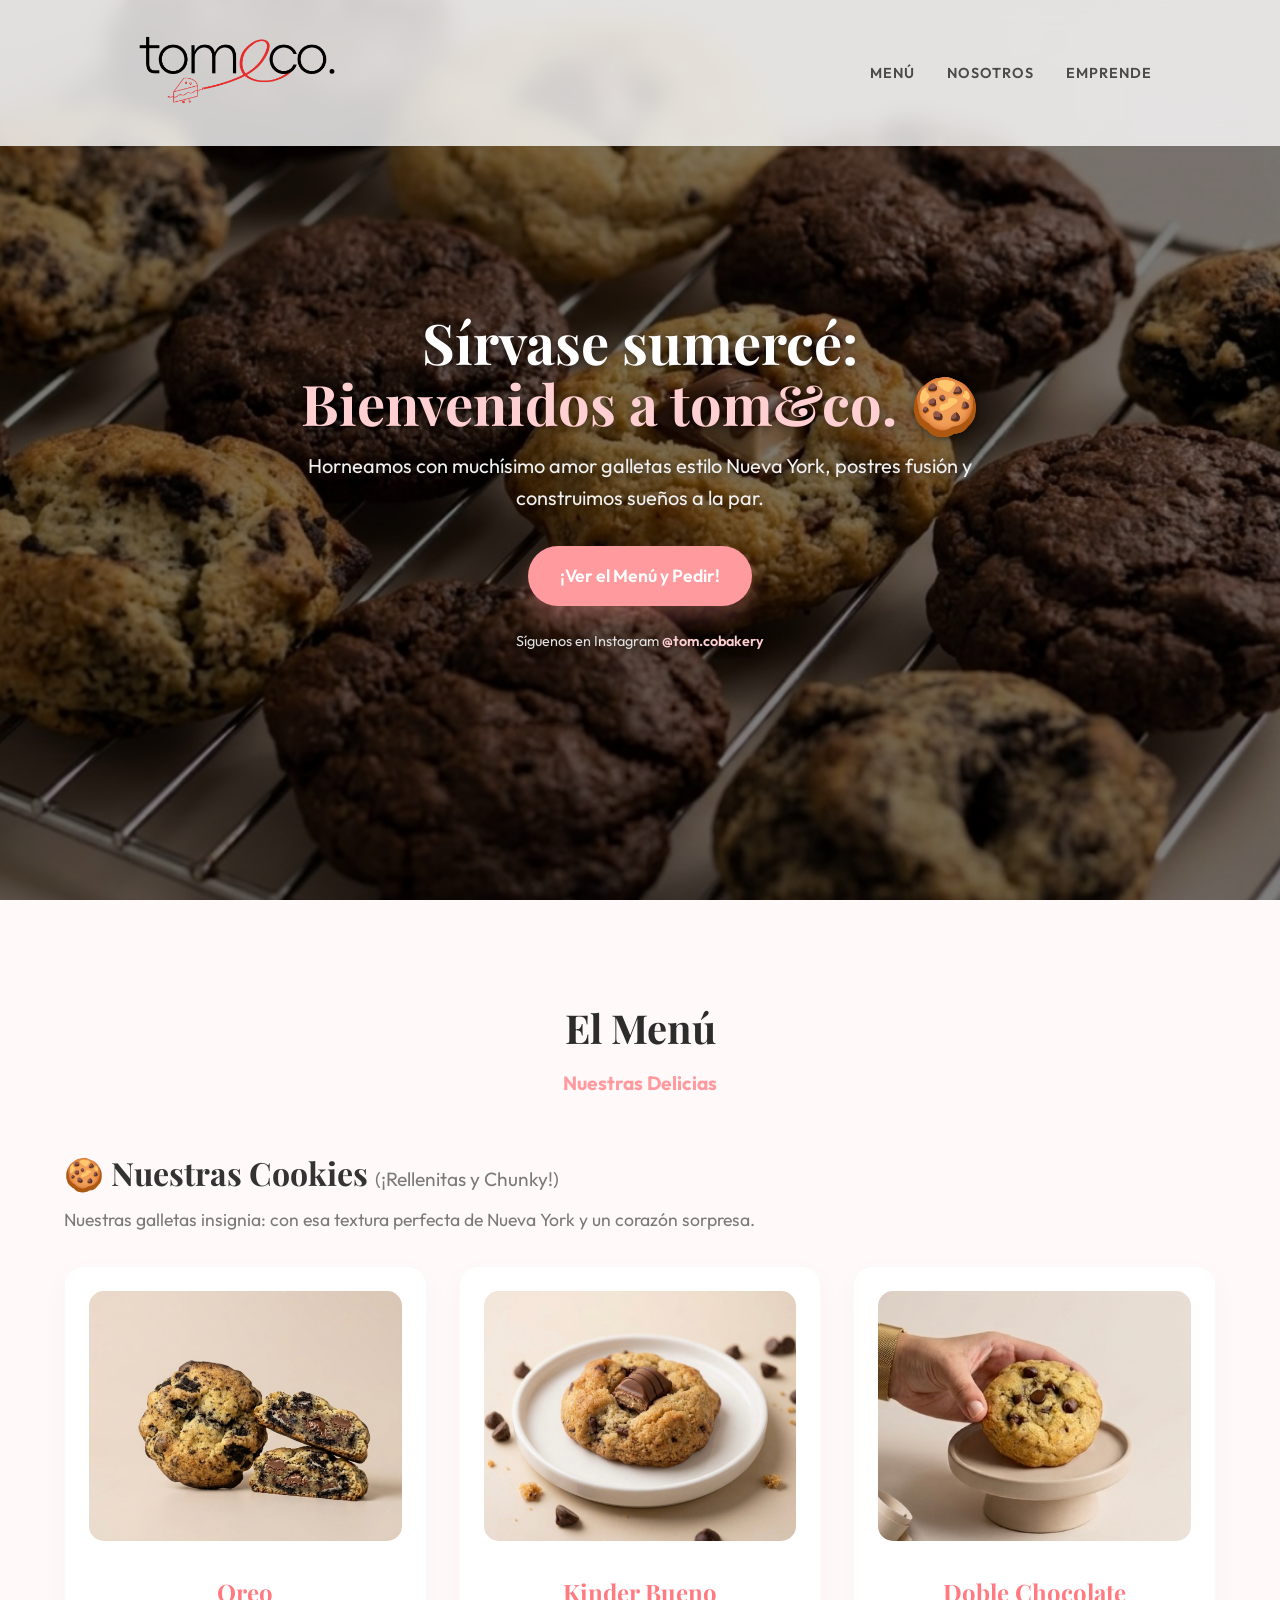
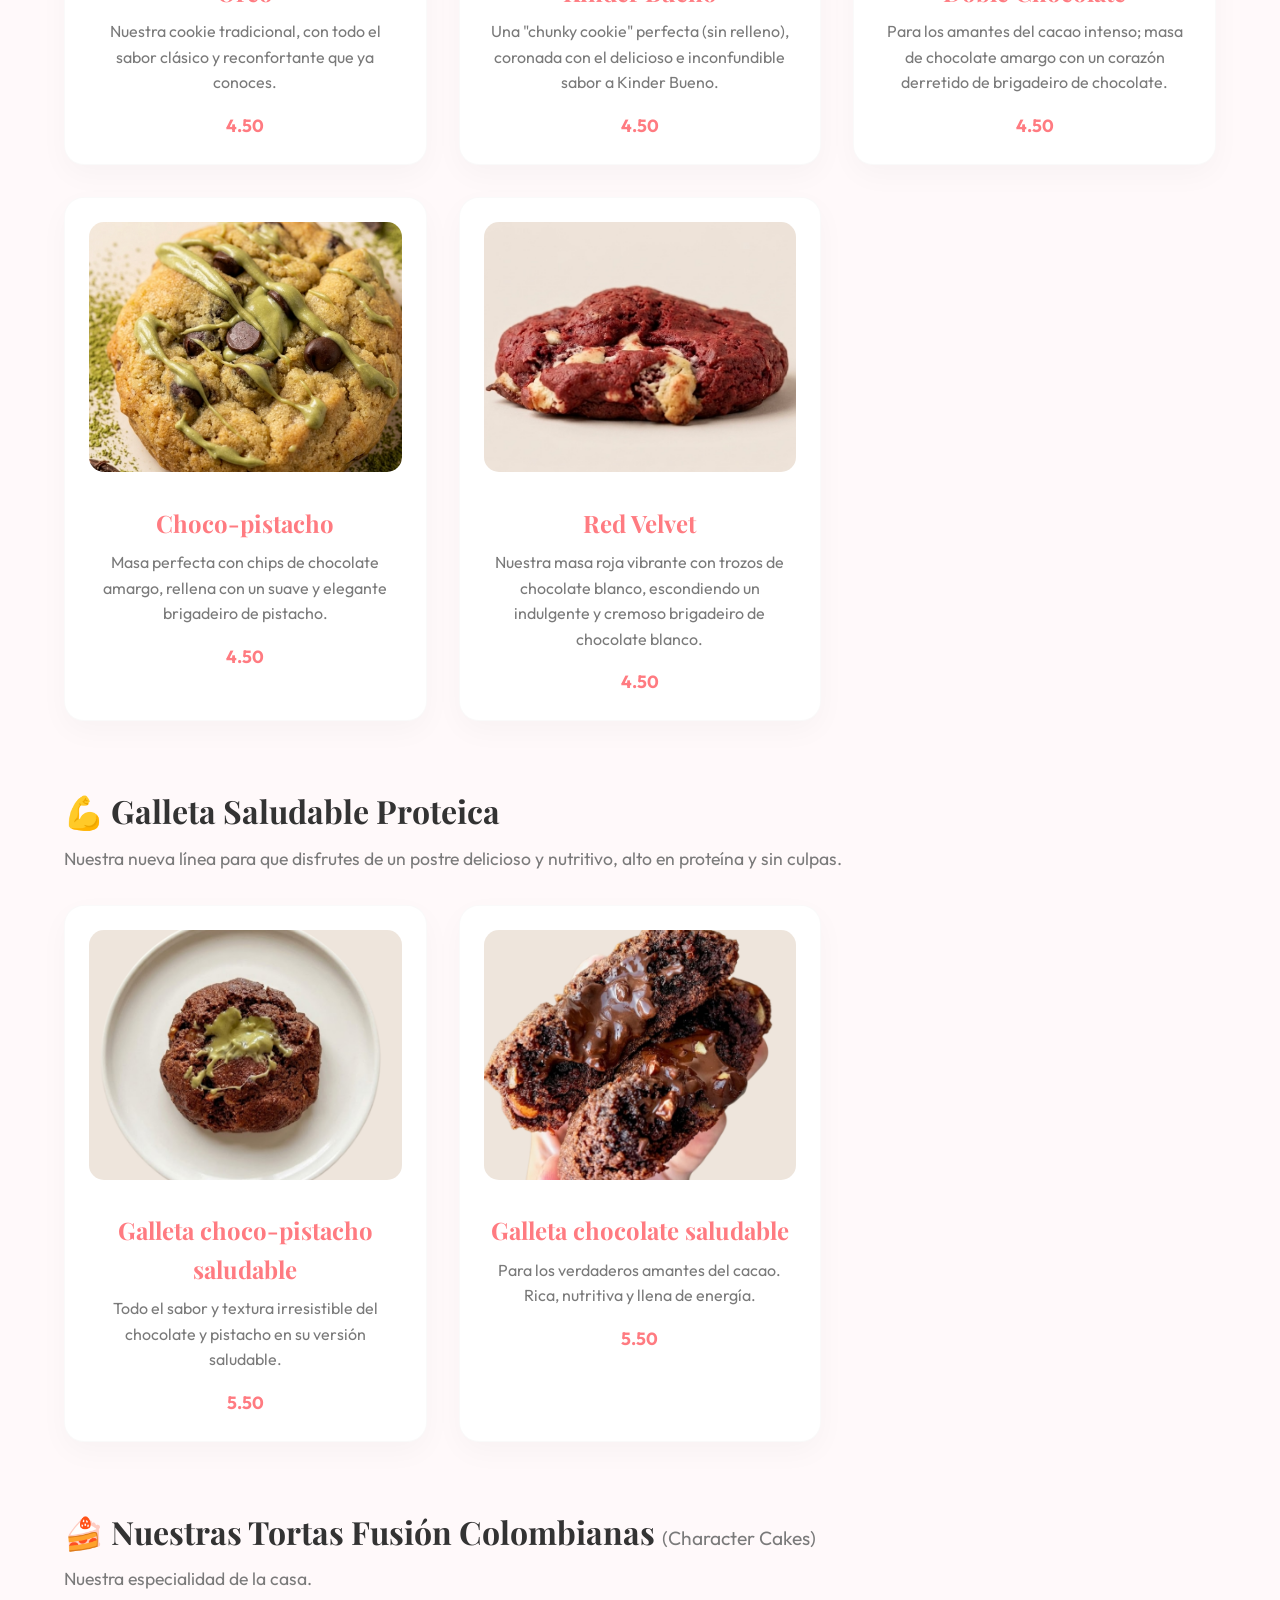
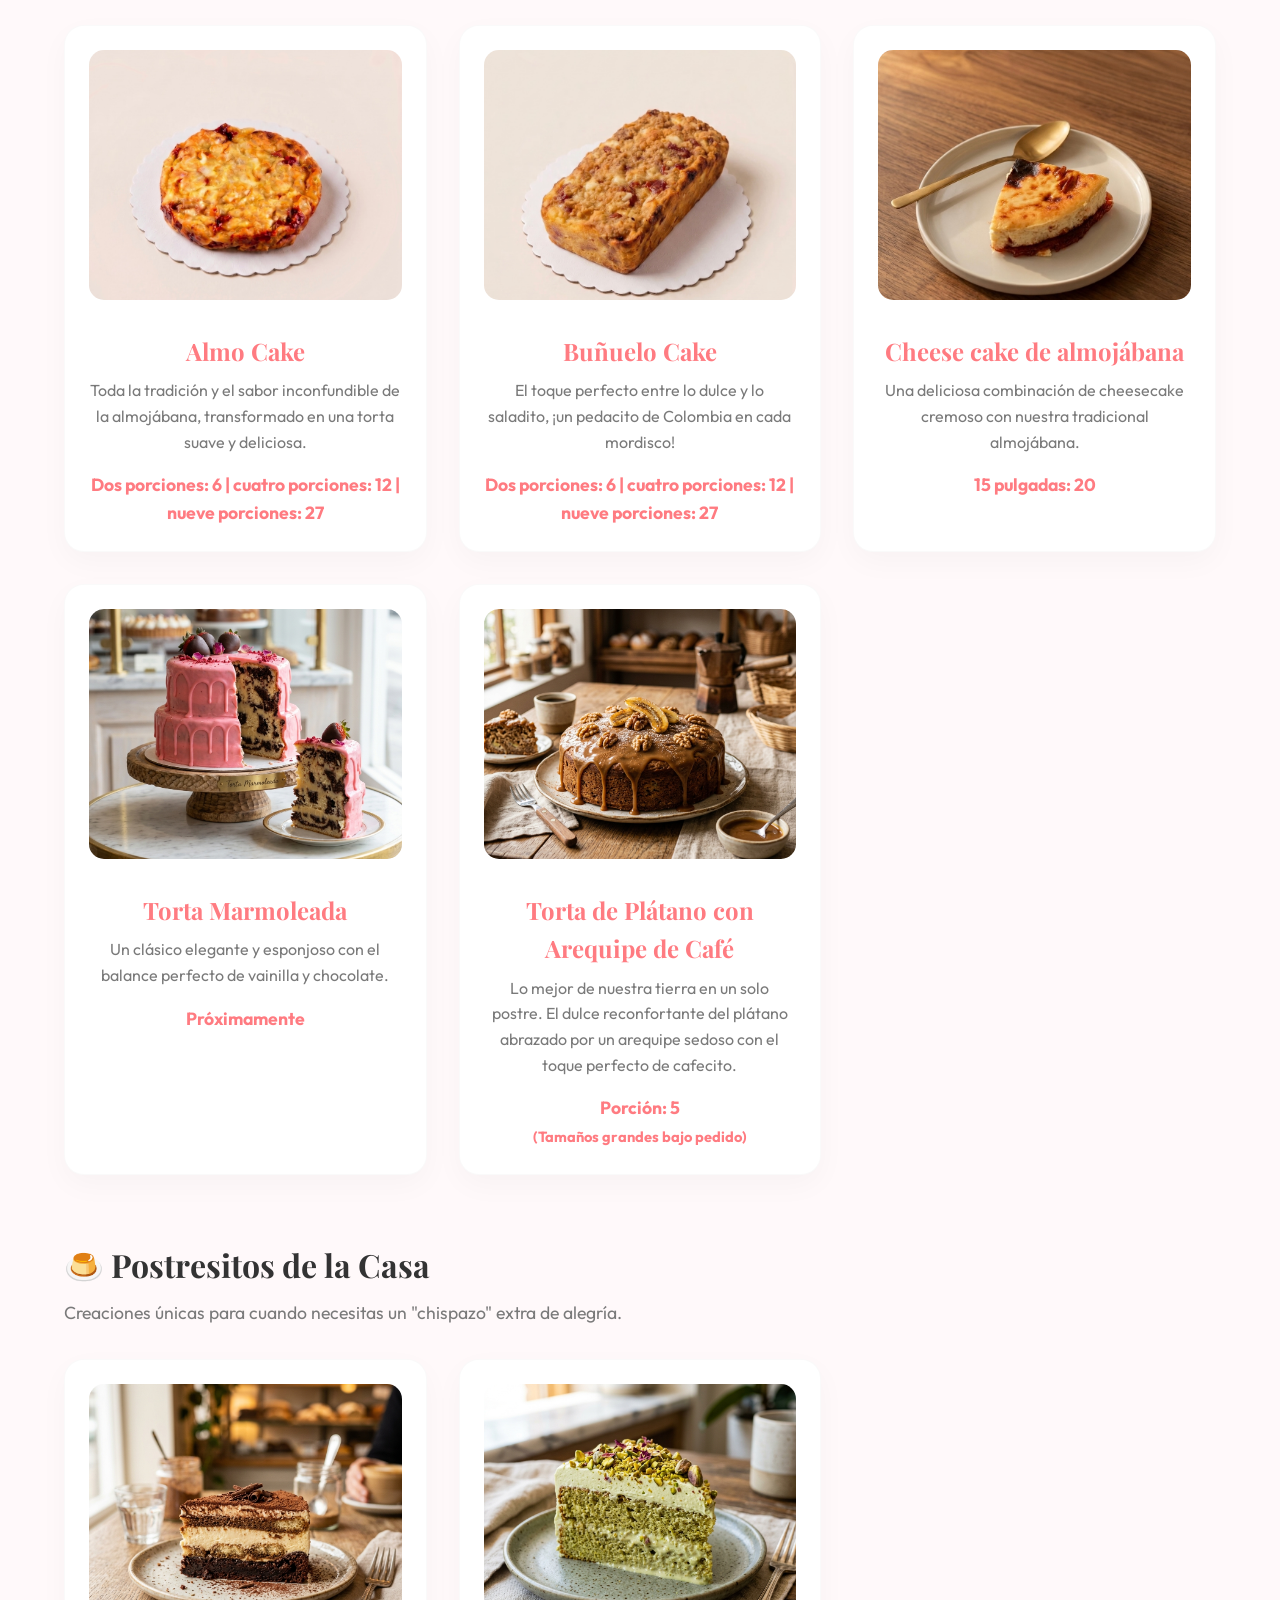
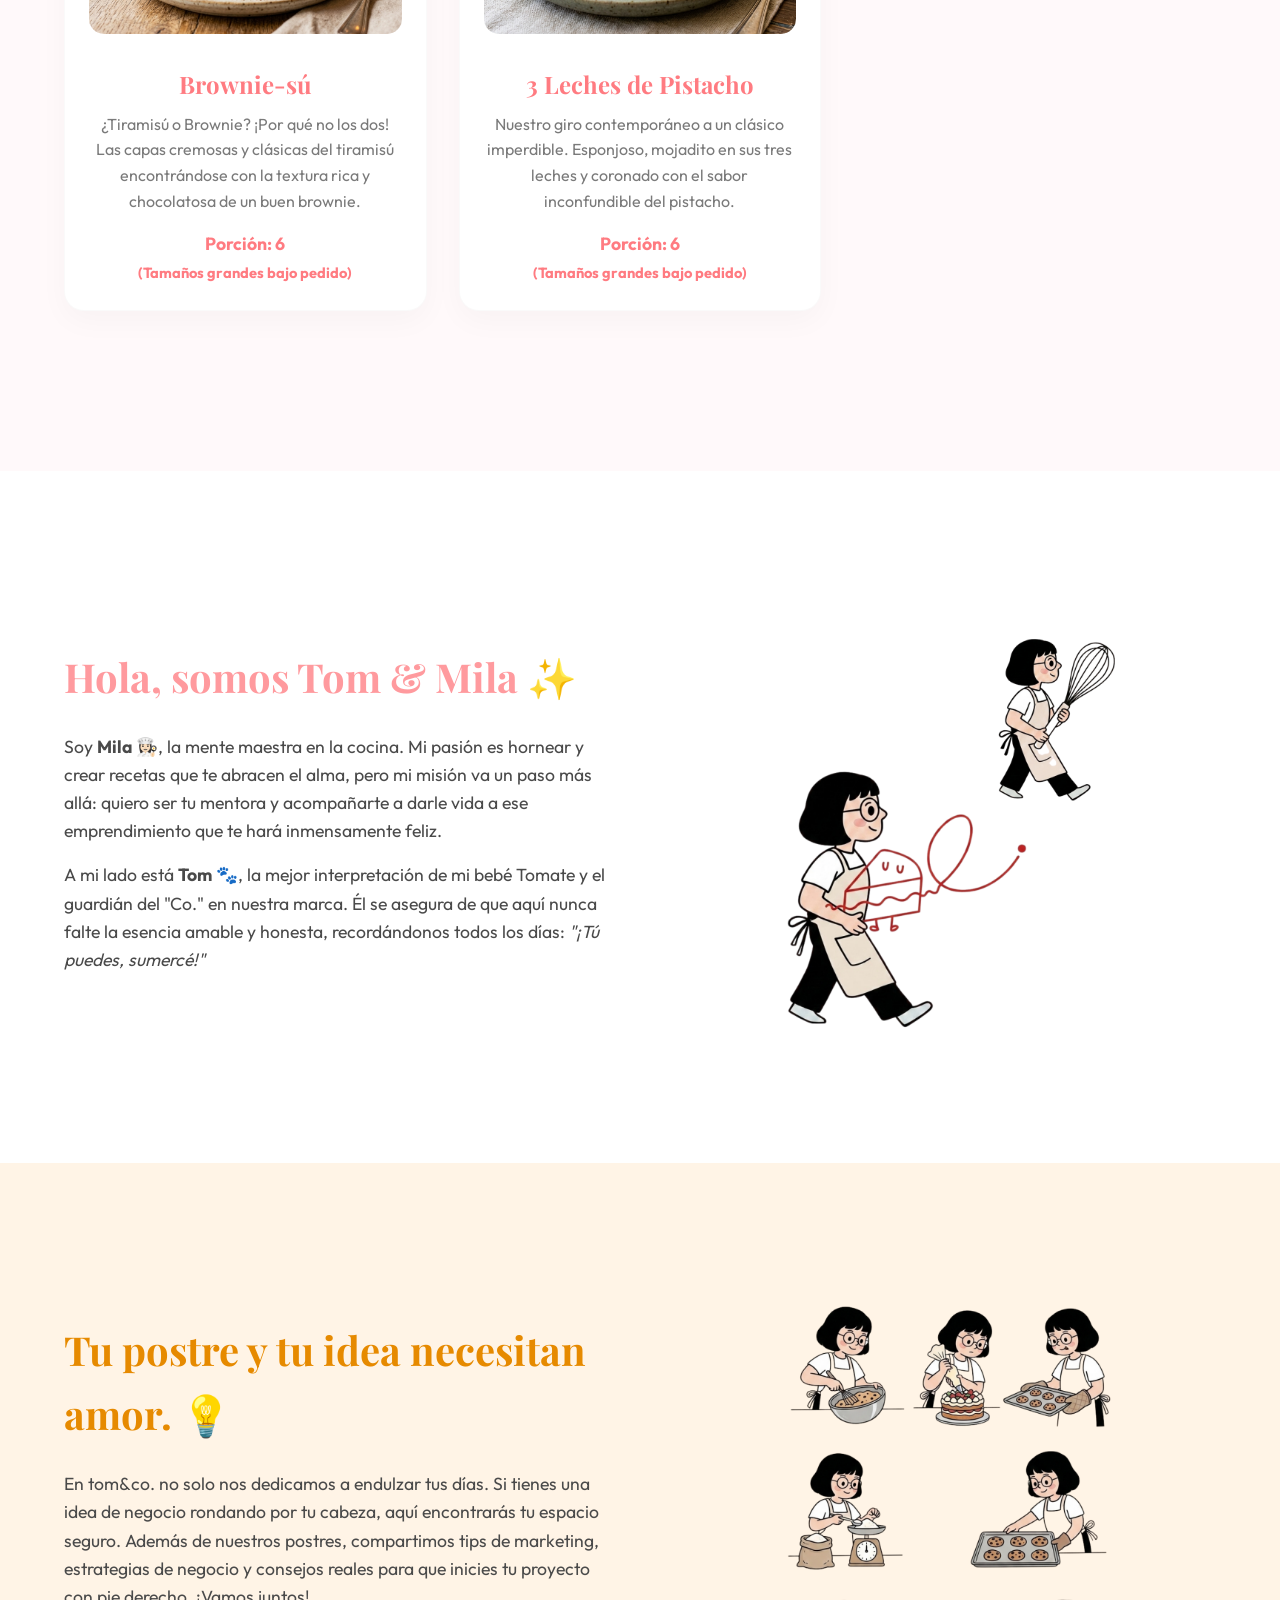
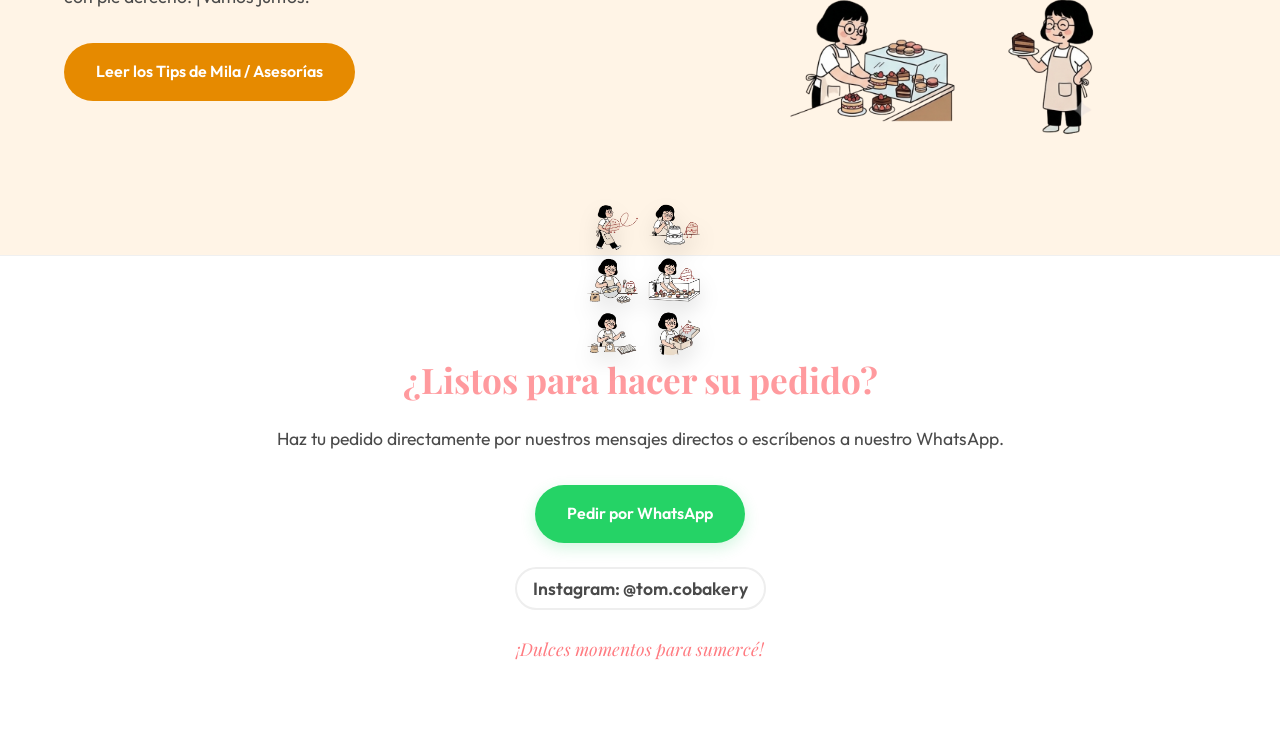
==== commit f0d62e74: "logo change size¿" ====
--- a/index.html
+++ b/index.html
@@ -1,23 +1,28 @@
 <!DOCTYPE html>
 <html lang="es">
+
 <head>
     <meta charset="UTF-8">
     <meta name="viewport" content="width=device-width, initial-scale=1.0">
     <title>tom&co. | Bienvenidos</title>
-    <meta name="description" content="Horneamos con muchísimo amor galletas estilo Nueva York, postres fusión y construimos sueños a la par.">
+    <meta name="description"
+        content="Horneamos con muchísimo amor galletas estilo Nueva York, postres fusión y construimos sueños a la par.">
     <link rel="stylesheet" href="style.css">
-    <link href="https://fonts.googleapis.com/css2?family=Outfit:wght@300;400;500;700&family=Playfair+Display:ital,wght@0,600;1,600&display=swap" rel="stylesheet">
+    <link
+        href="https://fonts.googleapis.com/css2?family=Outfit:wght@300;400;500;700&family=Playfair+Display:ital,wght@0,600;1,600&display=swap"
+        rel="stylesheet">
     <link rel="icon" type="image/png" href="assets/top_logo.png">
 </head>
+
 <body>
     <header class="hero">
         <nav class="navbar">
             <div class="logo">
-                <img src="assets/isotipo.png" alt="tom&co. logo">
+                <img src="assets/tomcologo.png" alt="tom&co. logo">
             </div>
             <ul class="nav-links">
+                <li><a href="#menu">Menú</a></li>
                 <li><a href="#about">Nosotros</a></li>
-                <li><a href="#menu">Menú</a></li>
                 <li><a href="#mentor">Emprende</a></li>
             </ul>
         </nav>
@@ -26,17 +31,149 @@
         </div>
         <div class="hero-content">
             <h1>Sírvase sumercé:<br><span>Bienvenidos a tom&co. 🍪</span></h1>
-            <p class="subtitle">Horneamos con muchísimo amor galletas estilo Nueva York, postres fusión y construimos sueños a la par.</p>
+            <p class="subtitle">Horneamos con muchísimo amor galletas estilo Nueva York, postres fusión y construimos
+                sueños a la par.</p>
             <a href="#menu" class="btn-primary">¡Ver el Menú y Pedir!</a>
-            <p class="small-text">Síguenos en Instagram <a href="https://instagram.com/tom.cobakery" target="_blank">@tom.cobakery</a></p>
+            <p class="small-text">Síguenos en Instagram <a href="https://instagram.com/tom.cobakery"
+                    target="_blank">@tom.cobakery</a></p>
         </div>
     </header>
+    <section id="menu" class="menu-section">
+        <h2 class="section-title">El Menú <span>Nuestras Delicias</span></h2>
+
+        <div class="menu-category">
+            <h3>🍪 Nuestras Cookies <span>(¡Rellenitas y Chunky!)</span></h3>
+            <p class="category-desc">Nuestras galletas insignia: con esa textura perfecta de Nueva York y un corazón
+                sorpresa.</p>
+            <div class="menu-grid">
+                <div class="menu-item">
+                    <img src="assets/menu_cookie_oreo.jpeg" alt="Oreo">
+                    <h4>Oreo</h4>
+                    <p>Nuestra cookie tradicional, con todo el sabor clásico y reconfortante que ya conoces.</p>
+                    <p class="price"><strong>4.50</strong></p>
+                </div>
+                <div class="menu-item">
+                    <img src="assets/menu_cookie_kinder_bueno.jpeg" alt="Kinder Bueno">
+                    <h4>Kinder Bueno</h4>
+                    <p>Una "chunky cookie" perfecta (sin relleno), coronada con el delicioso e inconfundible sabor a
+                        Kinder Bueno.</p>
+                    <p class="price"><strong>4.50</strong></p>
+                </div>
+                <div class="menu-item">
+                    <img src="assets/menu_cookie_doble_chocolate.jpeg" alt="Doble Chocolate">
+                    <h4>Doble Chocolate</h4>
+                    <p>Para los amantes del cacao intenso; masa de chocolate amargo con un corazón derretido de
+                        brigadeiro de chocolate.</p>
+                    <p class="price"><strong>4.50</strong></p>
+                </div>
+                <div class="menu-item">
+                    <img src="assets/menu_cookie_choco_pistacho.png" alt="Choco-pistacho">
+                    <h4>Choco-pistacho</h4>
+                    <p>Masa perfecta con chips de chocolate amargo, rellena con un suave y elegante brigadeiro de
+                        pistacho.</p>
+                    <p class="price"><strong>4.50</strong></p>
+                </div>
+                <div class="menu-item">
+                    <img src="assets/menu_cookie_red_velvet.jpg" alt="Red Velvet">
+                    <h4>Red Velvet</h4>
+                    <p>Nuestra masa roja vibrante con trozos de chocolate blanco, escondiendo un indulgente y cremoso
+                        brigadeiro de chocolate blanco.</p>
+                    <p class="price"><strong>4.50</strong></p>
+                </div>
+            </div>
+        </div>
+
+        <div class="menu-category">
+            <h3>💪 Galleta Saludable Proteica</h3>
+            <p class="category-desc">Nuestra nueva línea para que disfrutes de un postre delicioso y nutritivo, alto en
+                proteína y sin culpas.</p>
+            <div class="menu-grid">
+                <div class="menu-item">
+                    <img src="assets/choco-pistacho.png" alt="Galleta choco-pistacho saludable">
+                    <h4>Galleta choco-pistacho saludable</h4>
+                    <p>Todo el sabor y textura irresistible del chocolate y pistacho en su versión saludable.</p>
+                    <p class="price"><strong>5.50</strong></p>
+                </div>
+                <div class="menu-item">
+                    <img src="assets/chocolate.png" alt="Galleta chocolate saludable">
+                    <h4>Galleta chocolate saludable</h4>
+                    <p>Para los verdaderos amantes del cacao. Rica, nutritiva y llena de energía.</p>
+                    <p class="price"><strong>5.50</strong></p>
+                </div>
+            </div>
+        </div>
+
+        <div class="menu-category">
+            <h3>🍰 Nuestras Tortas Fusión Colombianas <span>(Character Cakes)</span></h3>
+            <p class="category-desc">Nuestra especialidad de la casa.</p>
+            <div class="menu-grid">
+                <div class="menu-item">
+                    <img src="assets/menu_torta_almo_cake.jpeg" alt="Almo Cake">
+                    <h4>Almo Cake</h4>
+                    <p>Toda la tradición y el sabor inconfundible de la almojábana, transformado en una torta suave y
+                        deliciosa.</p>
+                    <p class="price"><strong>Dos porciones: 6 | cuatro porciones: 12 | nueve porciones: 27</strong></p>
+                </div>
+                <div class="menu-item">
+                    <img src="assets/menu_torta_bunuelo_cake.jpeg" alt="Buñuelo Cake">
+                    <h4>Buñuelo Cake</h4>
+                    <p>El toque perfecto entre lo dulce y lo saladito, ¡un pedacito de Colombia en cada mordisco!</p>
+                    <p class="price"><strong>Dos porciones: 6 | cuatro porciones: 12 | nueve porciones: 27</strong></p>
+                </div>
+                <div class="menu-item">
+                    <img src="assets/menu_torta_cheesecake_almojabana.jpeg" alt="Cheese cake de almojábana">
+                    <h4>Cheese cake de almojábana</h4>
+                    <p>Una deliciosa combinación de cheesecake cremoso con nuestra tradicional almojábana.</p>
+                    <p class="price"><strong>15 pulgadas: 20</strong></p>
+                </div>
+                <div class="menu-item">
+                    <img src="assets/menu_torta_marmoleada.png" alt="Torta Marmoleada">
+                    <h4>Torta Marmoleada</h4>
+                    <p>Un clásico elegante y esponjoso con el balance perfecto de vainilla y chocolate.</p>
+                    <p class="price"><strong>Próximamente</strong></p>
+                </div>
+                <div class="menu-item">
+                    <img src="assets/menu_torta_platano_arequipe.png" alt="Torta de Plátano con Arequipe de Café">
+                    <h4>Torta de Plátano con Arequipe de Café</h4>
+                    <p>Lo mejor de nuestra tierra en un solo postre. El dulce reconfortante del plátano abrazado por un
+                        arequipe sedoso con el toque perfecto de cafecito.</p>
+                    <p class="price"><strong>Porción: 5 <br><small>(Tamaños grandes bajo pedido)</small></strong></p>
+                </div>
+            </div>
+        </div>
+
+        <div class="menu-category">
+            <h3>🍮 Postresitos de la Casa</h3>
+            <p class="category-desc">Creaciones únicas para cuando necesitas un "chispazo" extra de alegría.</p>
+            <div class="menu-grid">
+                <div class="menu-item">
+                    <img src="assets/menu_postre_brownie_su.png" alt="Brownie-sú">
+                    <h4>Brownie-sú</h4>
+                    <p>¿Tiramisú o Brownie? ¡Por qué no los dos! Las capas cremosas y clásicas del tiramisú
+                        encontrándose con la textura rica y chocolatosa de un buen brownie.</p>
+                    <p class="price"><strong>Porción: 6 <br><small>(Tamaños grandes bajo pedido)</small></strong></p>
+                </div>
+                <div class="menu-item">
+                    <img src="assets/menu_postre_tres_leches_pistacho.png" alt="3 Leches de Pistacho">
+                    <h4>3 Leches de Pistacho</h4>
+                    <p>Nuestro giro contemporáneo a un clásico imperdible. Esponjoso, mojadito en sus tres leches y
+                        coronado con el sabor inconfundible del pistacho.</p>
+                    <p class="price"><strong>Porción: 6 <br><small>(Tamaños grandes bajo pedido)</small></strong></p>
+                </div>
+            </div>
+        </div>
+    </section>
+
     <section id="about" class="about-section">
         <div class="about-grid">
             <div class="about-text">
                 <h2>Hola, somos Tom & Mila ✨</h2>
-                <p>Soy <strong>Mila</strong> 👩🏻‍🍳, la mente maestra en la cocina. Mi pasión es hornear y crear recetas que te abracen el alma, pero mi misión va un paso más allá: quiero ser tu mentora y acompañarte a darle vida a ese emprendimiento que te hará inmensamente feliz.</p>
-                <p>A mi lado está <strong>Tom</strong> 🐾, la mejor interpretación de mi bebé Tomate y el guardián del "Co." en nuestra marca. Él se asegura de que aquí nunca falte la esencia amable y honesta, recordándonos todos los días: <em>"¡Tú puedes, sumercé!"</em></p>
+                <p>Soy <strong>Mila</strong> 👩🏻‍🍳, la mente maestra en la cocina. Mi pasión es hornear y crear
+                    recetas que te abracen el alma, pero mi misión va un paso más allá: quiero ser tu mentora y
+                    acompañarte a darle vida a ese emprendimiento que te hará inmensamente feliz.</p>
+                <p>A mi lado está <strong>Tom</strong> 🐾, la mejor interpretación de mi bebé Tomate y el guardián del
+                    "Co." en nuestra marca. Él se asegura de que aquí nunca falte la esencia amable y honesta,
+                    recordándonos todos los días: <em>"¡Tú puedes, sumercé!"</em></p>
             </div>
             <div class="about-illustrations">
                 <img src="assets/about_us_mila_illustration.png" alt="Mila Ilustración" class="floating-img">
@@ -44,121 +181,6 @@
         </div>
     </section>
 
-    <section id="menu" class="menu-section">
-        <h2 class="section-title">El Menú <span>Nuestras Delicias</span></h2>
-        
-        <div class="menu-category">
-            <h3>🍪 Nuestras Cookies <span>(¡Rellenitas y Chunky!)</span></h3>
-            <p class="category-desc">Nuestras galletas insignia: con esa textura perfecta de Nueva York y un corazón sorpresa.</p>
-            <div class="menu-grid">
-                <div class="menu-item">
-                    <img src="assets/menu_cookie_oreo.jpeg" alt="Oreo">
-                    <h4>Oreo</h4>
-                    <p>Nuestra cookie tradicional, con todo el sabor clásico y reconfortante que ya conoces.</p>
-                    <p class="price"><strong>4.50</strong></p>
-                </div>
-                <div class="menu-item">
-                    <img src="assets/menu_cookie_kinder_bueno.jpeg" alt="Kinder Bueno">
-                    <h4>Kinder Bueno</h4>
-                    <p>Una "chunky cookie" perfecta (sin relleno), coronada con el delicioso e inconfundible sabor a Kinder Bueno.</p>
-                    <p class="price"><strong>4.50</strong></p>
-                </div>
-                <div class="menu-item">
-                    <img src="assets/menu_cookie_doble_chocolate.jpeg" alt="Doble Chocolate">
-                    <h4>Doble Chocolate</h4>
-                    <p>Para los amantes del cacao intenso; masa de chocolate amargo con un corazón derretido de brigadeiro de chocolate.</p>
-                    <p class="price"><strong>4.50</strong></p>
-                </div>
-                <div class="menu-item">
-                    <img src="assets/menu_cookie_choco_pistacho.png" alt="Choco-pistacho">
-                    <h4>Choco-pistacho</h4>
-                    <p>Masa perfecta con chips de chocolate amargo, rellena con un suave y elegante brigadeiro de pistacho.</p>
-                    <p class="price"><strong>4.50</strong></p>
-                </div>
-                <div class="menu-item">
-                    <img src="assets/menu_cookie_red_velvet.jpg" alt="Red Velvet">
-                    <h4>Red Velvet</h4>
-                    <p>Nuestra masa roja vibrante con trozos de chocolate blanco, escondiendo un indulgente y cremoso brigadeiro de chocolate blanco.</p>
-                    <p class="price"><strong>4.50</strong></p>
-                </div>
-            </div>
-        </div>
-
-        <div class="menu-category">
-            <h3>💪 Galleta Saludable Proteica</h3>
-            <p class="category-desc">Nuestra nueva línea para que disfrutes de un postre delicioso y nutritivo, alto en proteína y sin culpas.</p>
-            <div class="menu-grid">
-                <div class="menu-item">
-                    <img src="assets/choco-pistacho.png" alt="Galleta choco-pistacho saludable">
-                    <h4>Galleta choco-pistacho saludable</h4>
-                    <p>Todo el sabor y textura irresistible del chocolate y pistacho en su versión saludable.</p>
-                    <p class="price"><strong>5.50</strong></p>
-                </div>
-                <div class="menu-item">
-                    <img src="assets/chocolate.png" alt="Galleta chocolate saludable">
-                    <h4>Galleta chocolate saludable</h4>
-                    <p>Para los verdaderos amantes del cacao. Rica, nutritiva y llena de energía.</p>
-                    <p class="price"><strong>5.50</strong></p>
-                </div>
-            </div>
-        </div>
-
-        <div class="menu-category">
-            <h3>🍰 Nuestras Tortas Fusión Colombianas <span>(Character Cakes)</span></h3>
-            <p class="category-desc">Nuestra especialidad de la casa.</p>
-            <div class="menu-grid">
-                <div class="menu-item">
-                    <img src="assets/menu_torta_almo_cake.jpeg" alt="Almo Cake">
-                    <h4>Almo Cake</h4>
-                    <p>Toda la tradición y el sabor inconfundible de la almojábana, transformado en una torta suave y deliciosa.</p>
-                    <p class="price"><strong>Dos porciones: 6 | cuatro porciones: 12 | nueve porciones: 27</strong></p>
-                </div>
-                <div class="menu-item">
-                    <img src="assets/menu_torta_bunuelo_cake.jpeg" alt="Buñuelo Cake">
-                    <h4>Buñuelo Cake</h4>
-                    <p>El toque perfecto entre lo dulce y lo saladito, ¡un pedacito de Colombia en cada mordisco!</p>
-                    <p class="price"><strong>Dos porciones: 6 | cuatro porciones: 12 | nueve porciones: 27</strong></p>
-                </div>
-                <div class="menu-item">
-                    <img src="assets/menu_torta_cheesecake_almojabana.jpeg" alt="Cheese cake de almojábana">
-                    <h4>Cheese cake de almojábana</h4>
-                    <p>Una deliciosa combinación de cheesecake cremoso con nuestra tradicional almojábana.</p>
-                    <p class="price"><strong>15 pulgadas: 20</strong></p>
-                </div>
-                <div class="menu-item">
-                    <img src="assets/menu_torta_marmoleada.png" alt="Torta Marmoleada">
-                    <h4>Torta Marmoleada</h4>
-                    <p>Un clásico elegante y esponjoso con el balance perfecto de vainilla y chocolate.</p>
-                    <p class="price"><strong>Próximamente</strong></p>
-                </div>
-                <div class="menu-item">
-                    <img src="assets/menu_torta_platano_arequipe.png" alt="Torta de Plátano con Arequipe de Café">
-                    <h4>Torta de Plátano con Arequipe de Café</h4>
-                    <p>Lo mejor de nuestra tierra en un solo postre. El dulce reconfortante del plátano abrazado por un arequipe sedoso con el toque perfecto de cafecito.</p>
-                    <p class="price"><strong>Porción: 5 <br><small>(Tamaños grandes bajo pedido)</small></strong></p>
-                </div>
-            </div>
-        </div>
-
-        <div class="menu-category">
-            <h3>🍮 Postresitos de la Casa</h3>
-            <p class="category-desc">Creaciones únicas para cuando necesitas un "chispazo" extra de alegría.</p>
-            <div class="menu-grid">
-                <div class="menu-item">
-                    <img src="assets/menu_postre_brownie_su.png" alt="Brownie-sú">
-                    <h4>Brownie-sú</h4>
-                    <p>¿Tiramisú o Brownie? ¡Por qué no los dos! Las capas cremosas y clásicas del tiramisú encontrándose con la textura rica y chocolatosa de un buen brownie.</p>
-                    <p class="price"><strong>Porción: 6 <br><small>(Tamaños grandes bajo pedido)</small></strong></p>
-                </div>
-                <div class="menu-item">
-                    <img src="assets/menu_postre_tres_leches_pistacho.png" alt="3 Leches de Pistacho">
-                    <h4>3 Leches de Pistacho</h4>
-                    <p>Nuestro giro contemporáneo a un clásico imperdible. Esponjoso, mojadito en sus tres leches y coronado con el sabor inconfundible del pistacho.</p>
-                    <p class="price"><strong>Porción: 6 <br><small>(Tamaños grandes bajo pedido)</small></strong></p>
-                </div>
-            </div>
-        </div>
-    </section>
 
     <section id="mentor" class="mentor-section">
         <div class="mentor-grid">
@@ -167,7 +189,10 @@
             </div>
             <div class="mentor-text">
                 <h2>Tu postre y tu idea necesitan amor. 💡</h2>
-                <p>En tom&co. no solo nos dedicamos a endulzar tus días. Si tienes una idea de negocio rondando por tu cabeza, aquí encontrarás tu espacio seguro. Además de nuestros postres, compartimos tips de marketing, estrategias de negocio y consejos reales para que inicies tu proyecto con pie derecho. ¡Vamos juntos!</p>
+                <p>En tom&co. no solo nos dedicamos a endulzar tus días. Si tienes una idea de negocio rondando por tu
+                    cabeza, aquí encontrarás tu espacio seguro. Además de nuestros postres, compartimos tips de
+                    marketing, estrategias de negocio y consejos reales para que inicies tu proyecto con pie derecho.
+                    ¡Vamos juntos!</p>
                 <a href="#mentor" class="btn-secondary">Leer los Tips de Mila / Asesorías</a>
             </div>
         </div>
@@ -187,4 +212,5 @@
     </footer>
 
 </body>
+
 </html>
--- a/style.css
+++ b/style.css
@@ -48,7 +48,7 @@
 }
 
 .logo img {
-    height: 50px;
+    height: 90px;
     object-fit: contain;
 }
 
